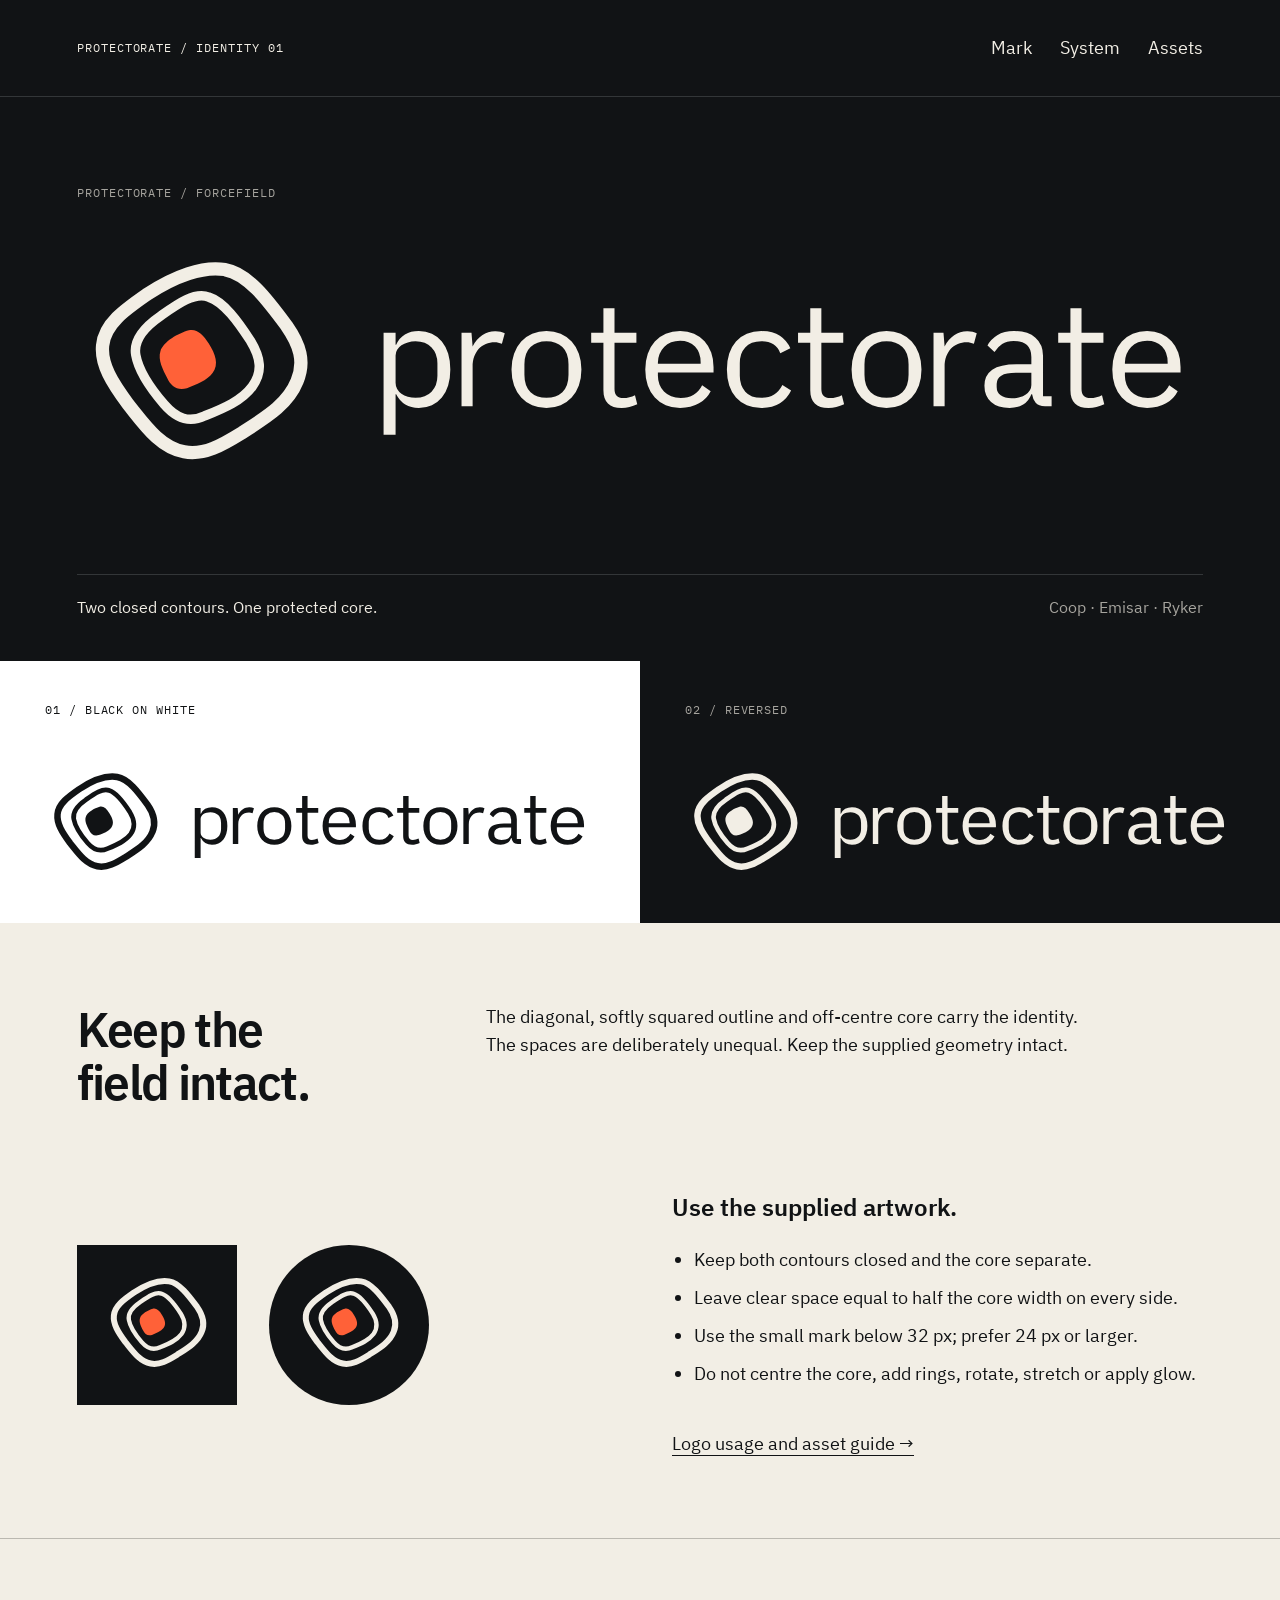
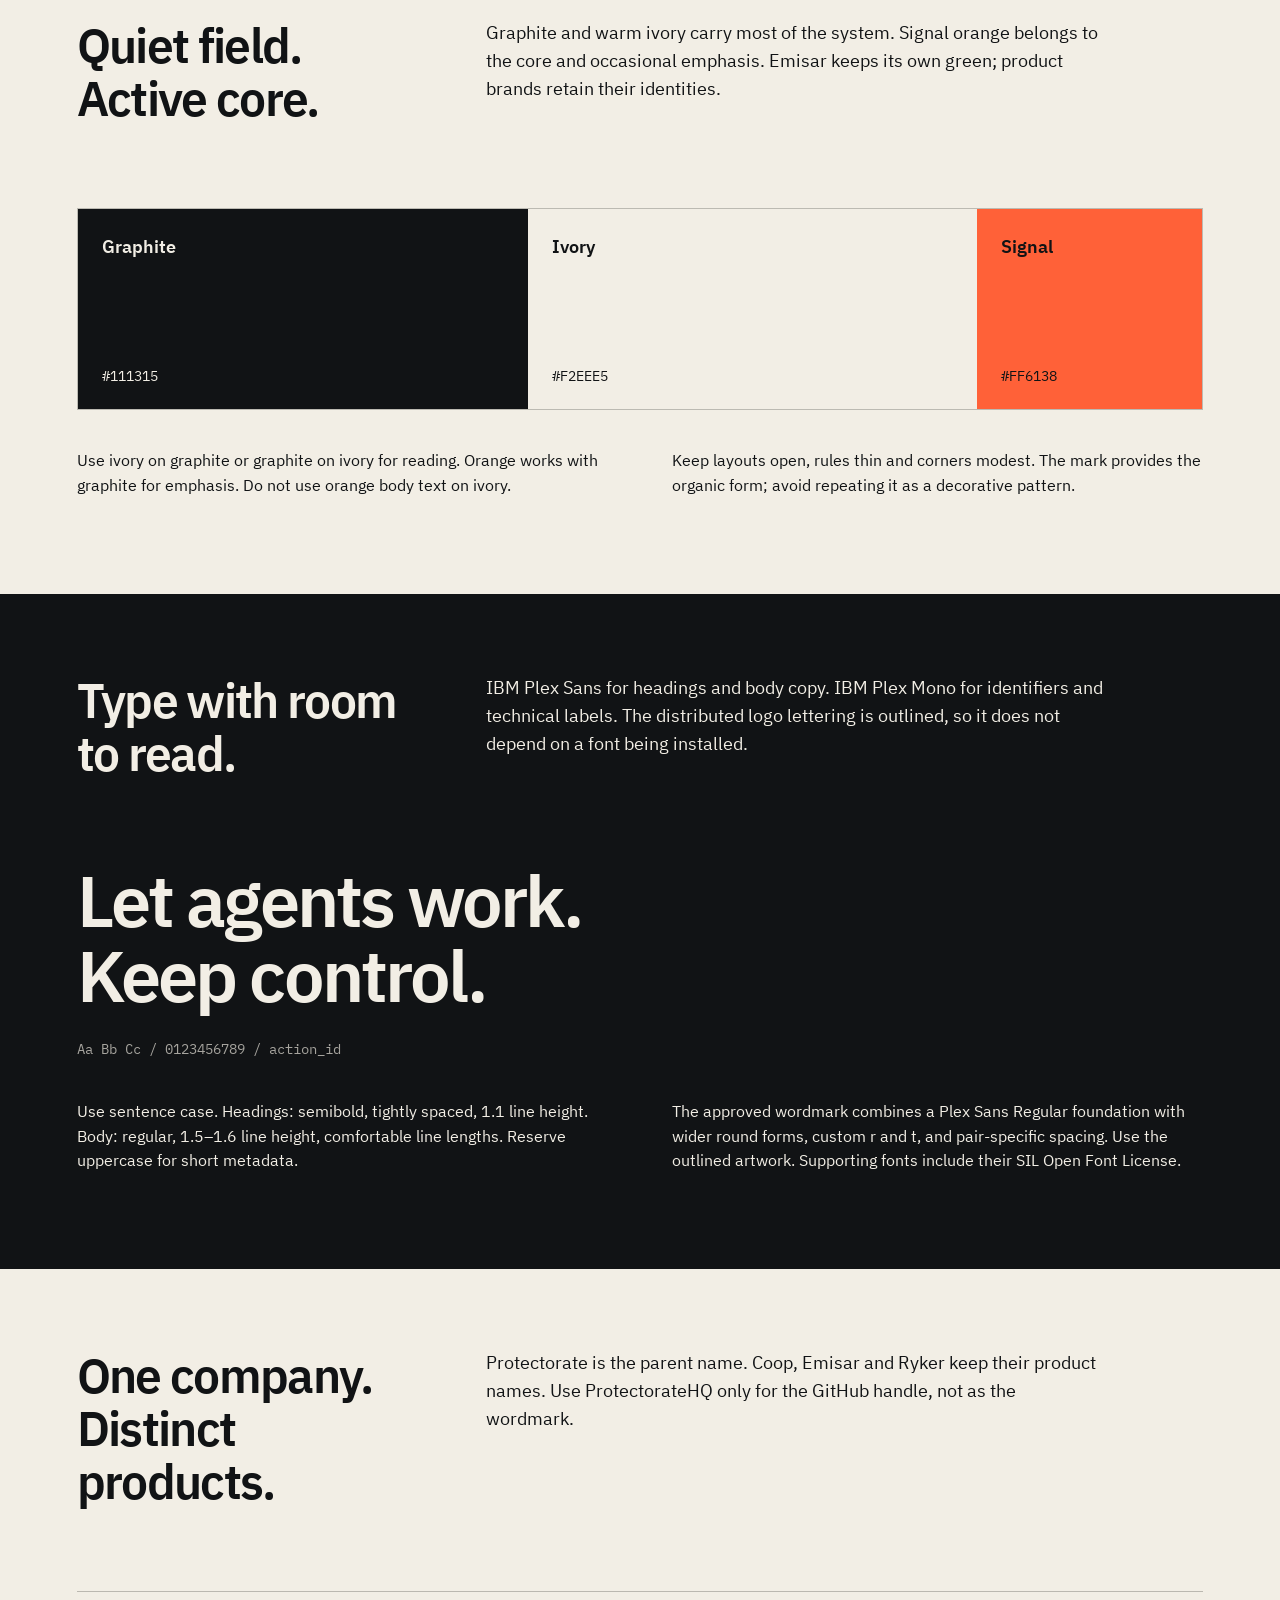
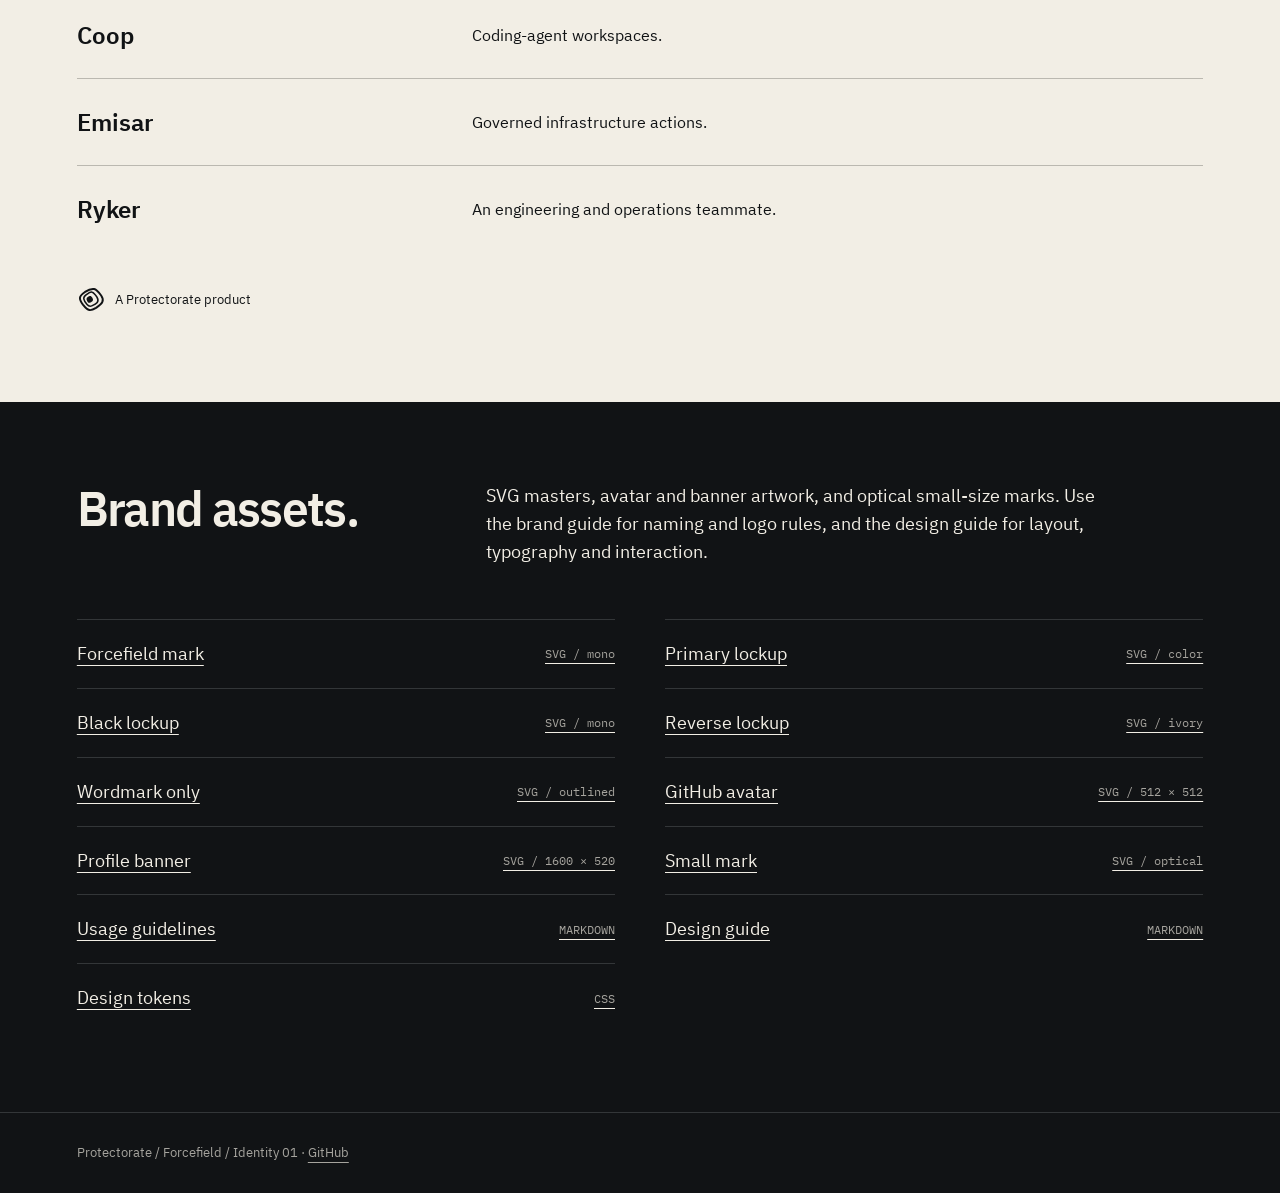
==== brand/index.html @ 82ad9e95 "Publish Forcefield identity and umbrella design guides Coop-Task: 2026-09-07-refine-the-protectorate" ====
<!doctype html>
<html lang="en"><head><meta charset="utf-8"><meta name="viewport" content="width=device-width,initial-scale=1"><title>Protectorate — Forcefield identity</title>
<style>
@font-face{font-family:Plex;src:url(assets/fonts/IBMPlexSans-Regular.woff2)}@font-face{font-family:Plex;src:url(assets/fonts/IBMPlexSans-SemiBold.woff2);font-weight:600}@font-face{font-family:PlexMono;src:url(assets/fonts/IBMPlexMono-Regular.woff2)}
:root{--ink:#111315;--paper:#f2eee5;--signal:#ff6138;--quiet:#a6a49e;--rule:#333638}*{box-sizing:border-box}html{scroll-behavior:smooth}body{margin:0;background:var(--ink);color:var(--paper);font:18px/1.55 Plex,sans-serif;-webkit-font-smoothing:antialiased}a{color:inherit;text-underline-offset:5px}a:focus-visible{outline:2px solid var(--signal);outline-offset:6px}.light a:focus-visible,.white a:focus-visible{outline-color:var(--ink)}nav a{display:inline-flex;align-items:center;min-height:44px;text-decoration:none}header{padding:26px 6%;display:flex;align-items:center;justify-content:space-between;border-bottom:1px solid var(--rule);gap:24px}nav{display:flex;gap:28px}.label{font:12px/1.5 PlexMono,monospace;letter-spacing:.08em;text-transform:uppercase}.muted{color:var(--quiet)}.hero{padding:80px 6% 42px}.hero img{width:100%;max-width:1200px;display:block;margin:38px auto 88px}.hero-foot{display:flex;justify-content:space-between;gap:24px;border-top:1px solid var(--rule);padding-top:20px}.hero-foot p{margin:0;font-size:16px}.variant-pair{display:grid;grid-template-columns:1fr 1fr}.variant{padding:40px 7%;min-height:260px;display:flex;flex-direction:column;justify-content:space-between;gap:45px}.variant img{width:100%}.light{background:var(--paper);color:var(--ink)}.white{background:#fff;color:var(--ink)}.dark{background:var(--ink);color:var(--paper)}.content{padding:80px 6%}.section-title{display:grid;grid-template-columns:1fr 2fr;gap:50px;margin-bottom:44px}h1,h2,h3,p{margin-top:0}h1,h2{font-size:48px;line-height:1.1;font-weight:600;letter-spacing:-.035em;text-wrap:balance}h3{font-size:24px;font-weight:600;line-height:1.25}.section-title p{max-width:620px;margin:0}.swatches{display:grid;grid-template-columns:2fr 2fr 1fr;border:1px solid #bcbab2}.swatch{min-height:200px;display:flex;flex-direction:column;justify-content:space-between;padding:24px}.swatch span{font:14px PlexMono,monospace}.signal{background:var(--signal);color:var(--ink)}.details{display:grid;grid-template-columns:1fr 1fr;gap:64px;margin-top:38px}.details p{font-size:16px;max-width:600px}.type-spec{font-size:72px;letter-spacing:-.04em;line-height:1.04;font-weight:600;margin:0 0 26px}.mono{font-family:PlexMono,monospace;font-size:14px}.family-row{display:grid;grid-template-columns:1fr 2fr;align-items:center;padding:28px 0;border-top:1px solid #bbb8b0;gap:30px}.family-row:last-child{border-bottom:1px solid #bbb8b0}.family-row h3,.family-row p{margin:0}.family-row p{font-size:16px}.endorsement{display:inline-flex;align-items:center;gap:10px;font-size:13px;margin-top:34px}.endorsement img{width:28px;height:28px}.assets{display:grid;grid-template-columns:1fr 1fr;gap:0 50px}.assets a{display:flex;align-items:center;justify-content:space-between;border-top:1px solid var(--rule);padding:20px 0;gap:20px}.assets small{font:12px PlexMono,monospace;color:var(--quiet)}footer{padding:30px 6%;border-top:1px solid var(--rule);font-size:13px;color:var(--quiet)}.avatar-row{display:flex;align-items:center;gap:32px}.avatar-row img{width:160px;height:160px}.avatar-row .circle{border-radius:50%}.rule-list{padding-left:22px}.rule-list li{margin:10px 0}.proof-link{display:inline-block;margin-top:24px}
@media(max-width:700px){body{font-size:16px}header{align-items:flex-start;flex-direction:column;gap:8px;padding:20px 6%}nav{gap:22px;font-size:14px}.hero{padding-top:44px}.hero img{margin:32px auto 50px}.hero-foot{flex-direction:column;gap:10px}.variant-pair{grid-template-columns:1fr}.variant{min-height:185px;padding:28px 6%}.content{padding:52px 6%}.section-title{grid-template-columns:1fr;gap:22px;margin-bottom:30px}h1,h2{font-size:36px}.details{grid-template-columns:1fr;gap:26px}.swatches{grid-template-columns:1fr}.swatch{min-height:135px}.type-spec{font-size:48px}.family-row{grid-template-columns:1fr;gap:8px}.assets{grid-template-columns:1fr}.avatar-row{gap:20px}.avatar-row img{width:min(132px,calc((100% - 20px)/2));height:auto;aspect-ratio:1}}
@media(prefers-reduced-motion:reduce){html{scroll-behavior:auto}}
</style></head><body>
<header><span class="label">Protectorate / Identity 01</span><nav aria-label="Identity guide"><a href="#mark">Mark</a><a href="#system">System</a><a href="#assets">Assets</a></nav></header>
<main><section class="hero" id="mark"><span class="label muted">Protectorate / Forcefield</span><h1 style="position:absolute;clip-path:inset(50%);width:1px;height:1px;overflow:hidden">Protectorate Forcefield identity</h1><img src="assets/lockup-color.svg" alt="Protectorate Forcefield primary logo"><div class="hero-foot"><p>Two closed contours. One protected core.</p><p class="muted">Coop · Emisar · Ryker</p></div></section>
<div class="variant-pair"><section class="variant white"><span class="label">01 / Black on white</span><img src="assets/lockup.svg" alt="Monochrome black logo"></section><section class="variant dark"><span class="label muted">02 / Reversed</span><img src="assets/lockup-reverse.svg" alt="Monochrome ivory logo"></section></div>
<section class="content light"><div class="section-title"><h2>Keep the field intact.</h2><p>The diagonal, softly squared outline and off-centre core carry the identity. The spaces are deliberately unequal. Keep the supplied geometry intact.</p></div><div class="details"><div class="avatar-row"><img src="assets/avatar.svg" alt="Square avatar"><img class="circle" src="assets/avatar.svg" alt="Circular avatar crop"></div><div><h3>Use the supplied artwork.</h3><ul class="rule-list"><li>Keep both contours closed and the core separate.</li><li>Leave clear space equal to half the core width on every side.</li><li>Use the small mark below 32 px; prefer 24 px or larger.</li><li>Do not centre the core, add rings, rotate, stretch or apply glow.</li></ul><a class="proof-link" href="README.md">Logo usage and asset guide →</a></div></div></section>
<section class="content light" id="system" style="border-top:1px solid #bbb8b0"><div class="section-title"><h2>Quiet field.<br>Active core.</h2><p>Graphite and warm ivory carry most of the system. Signal orange belongs to the core and occasional emphasis. Emisar keeps its own green; product brands retain their identities.</p></div><div class="swatches"><div class="swatch dark"><strong>Graphite</strong><span>#111315</span></div><div class="swatch light"><strong>Ivory</strong><span>#F2EEE5</span></div><div class="swatch signal"><strong>Signal</strong><span>#FF6138</span></div></div><div class="details"><p>Use ivory on graphite or graphite on ivory for reading. Orange works with graphite for emphasis. Do not use orange body text on ivory.</p><p>Keep layouts open, rules thin and corners modest. The mark provides the organic form; avoid repeating it as a decorative pattern.</p></div></section>
<section class="content"><div class="section-title"><h2>Type with room<br>to read.</h2><p>IBM Plex Sans for headings and body copy. IBM Plex Mono for identifiers and technical labels. The distributed logo lettering is outlined, so it does not depend on a font being installed.</p></div><p class="type-spec">Let agents work.<br>Keep control.</p><p class="mono muted">Aa Bb Cc / 0123456789 / action_id</p><div class="details"><p>Use sentence case. Headings: semibold, tightly spaced, 1.1 line height. Body: regular, 1.5–1.6 line height, comfortable line lengths. Reserve uppercase for short metadata.</p><p>The approved wordmark combines a Plex Sans Regular foundation with wider round forms, custom r and t, and pair-specific spacing. Use the outlined artwork. Supporting fonts include their SIL Open Font License.</p></div></section>
<section class="content light"><div class="section-title"><h2>One company.<br>Distinct products.</h2><p>Protectorate is the parent name. Coop, Emisar and Ryker keep their product names. Use ProtectorateHQ only for the GitHub handle, not as the wordmark.</p></div><div class="family-row"><h3>Coop</h3><p>Coding-agent workspaces.</p></div><div class="family-row"><h3>Emisar</h3><p>Governed infrastructure actions.</p></div><div class="family-row"><h3>Ryker</h3><p>An engineering and operations teammate.</p></div><div class="endorsement"><img src="assets/mark-small.svg" alt=""><span>A Protectorate product</span></div></section>
<section class="content" id="assets"><div class="section-title"><h2>Brand assets.</h2><p>SVG masters, avatar and banner artwork, and optical small-size marks. Use the brand guide for naming and logo rules, and the design guide for layout, typography and interaction.</p></div><div class="assets"><a href="assets/mark.svg" download>Forcefield mark <small>SVG / mono</small></a><a href="assets/lockup-color.svg" download>Primary lockup <small>SVG / color</small></a><a href="assets/lockup.svg" download>Black lockup <small>SVG / mono</small></a><a href="assets/lockup-reverse.svg" download>Reverse lockup <small>SVG / ivory</small></a><a href="assets/wordmark.svg" download>Wordmark only <small>SVG / outlined</small></a><a href="assets/avatar.svg" download>GitHub avatar <small>SVG / 512 × 512</small></a><a href="assets/banner.svg" download>Profile banner <small>SVG / 1600 × 520</small></a><a href="assets/mark-small.svg" download>Small mark <small>SVG / optical</small></a><a href="README.md">Usage guidelines <small>MARKDOWN</small></a><a href="DESIGN.md">Design guide <small>MARKDOWN</small></a><a href="tokens.css" download>Design tokens <small>CSS</small></a></div></section></main><footer>Protectorate / Forcefield / Identity 01 · <a href="https://github.com/ProtectorateHQ">GitHub</a></footer></body></html>
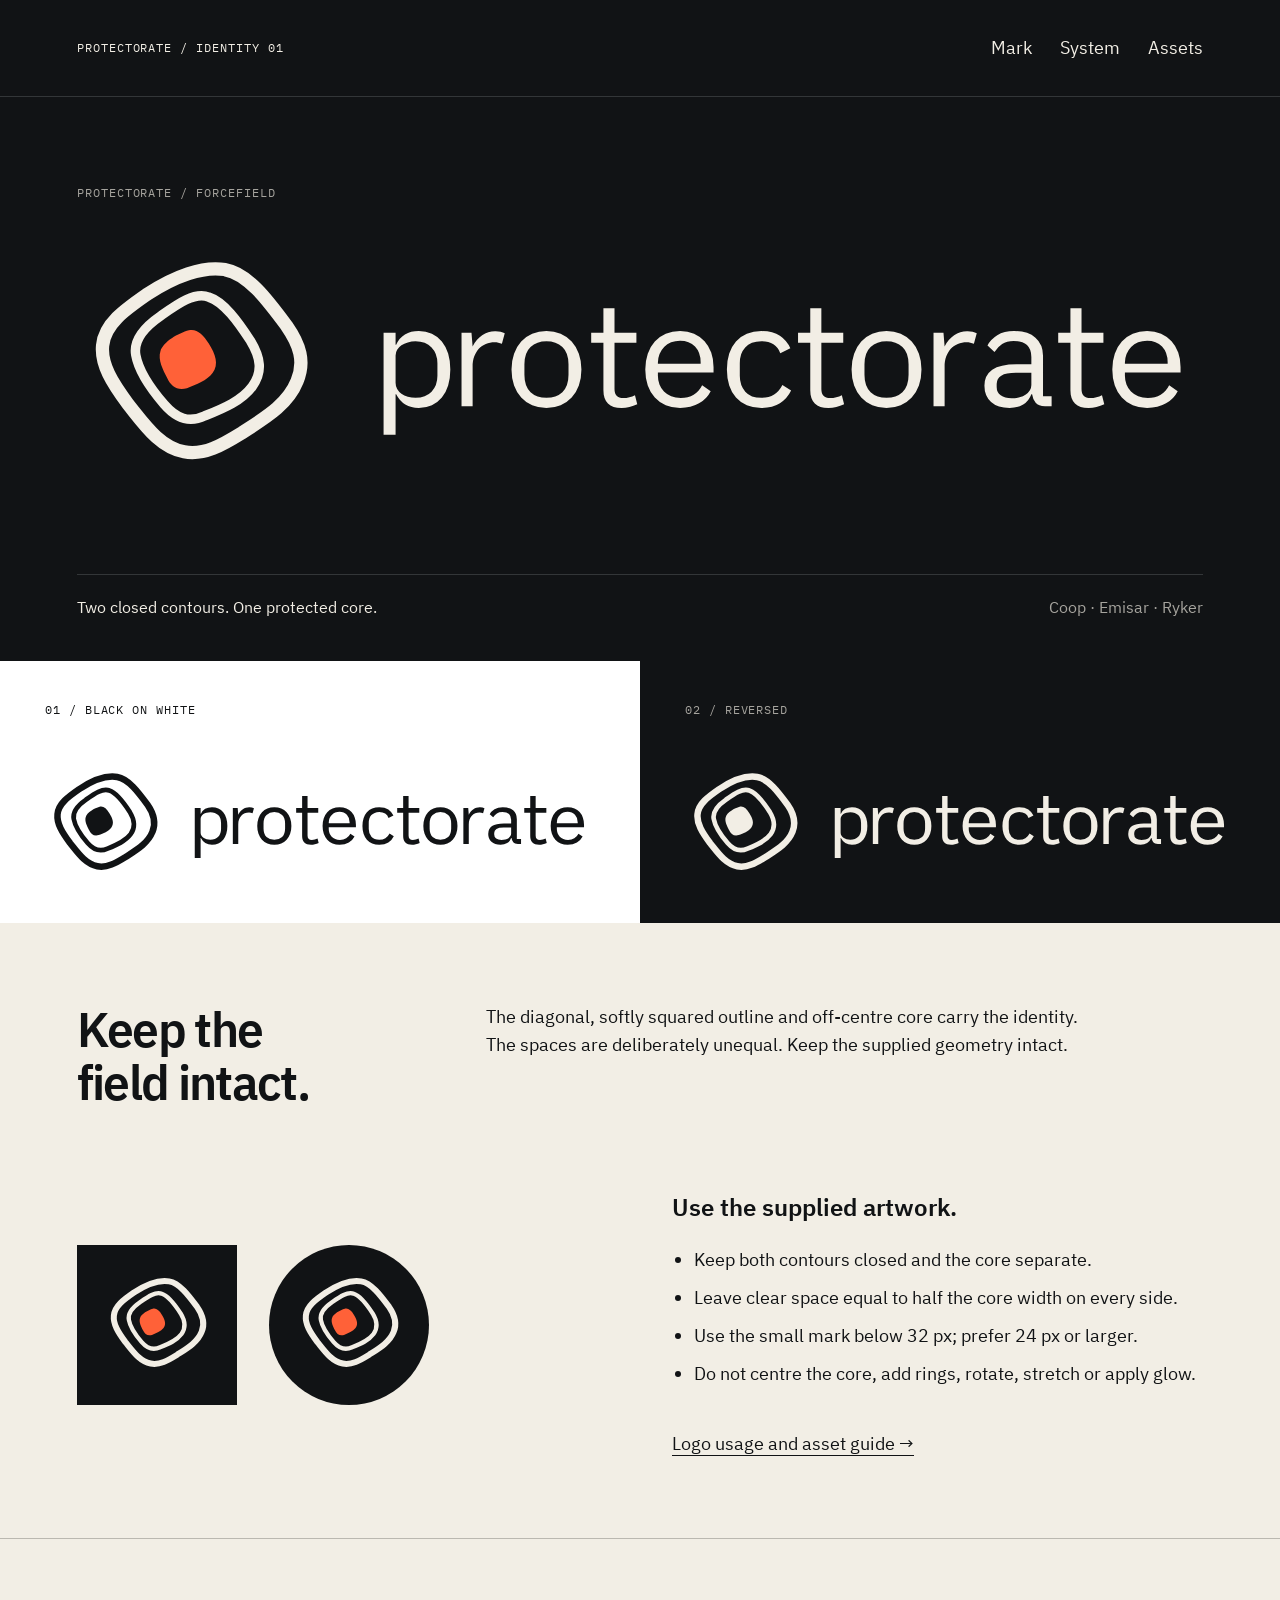
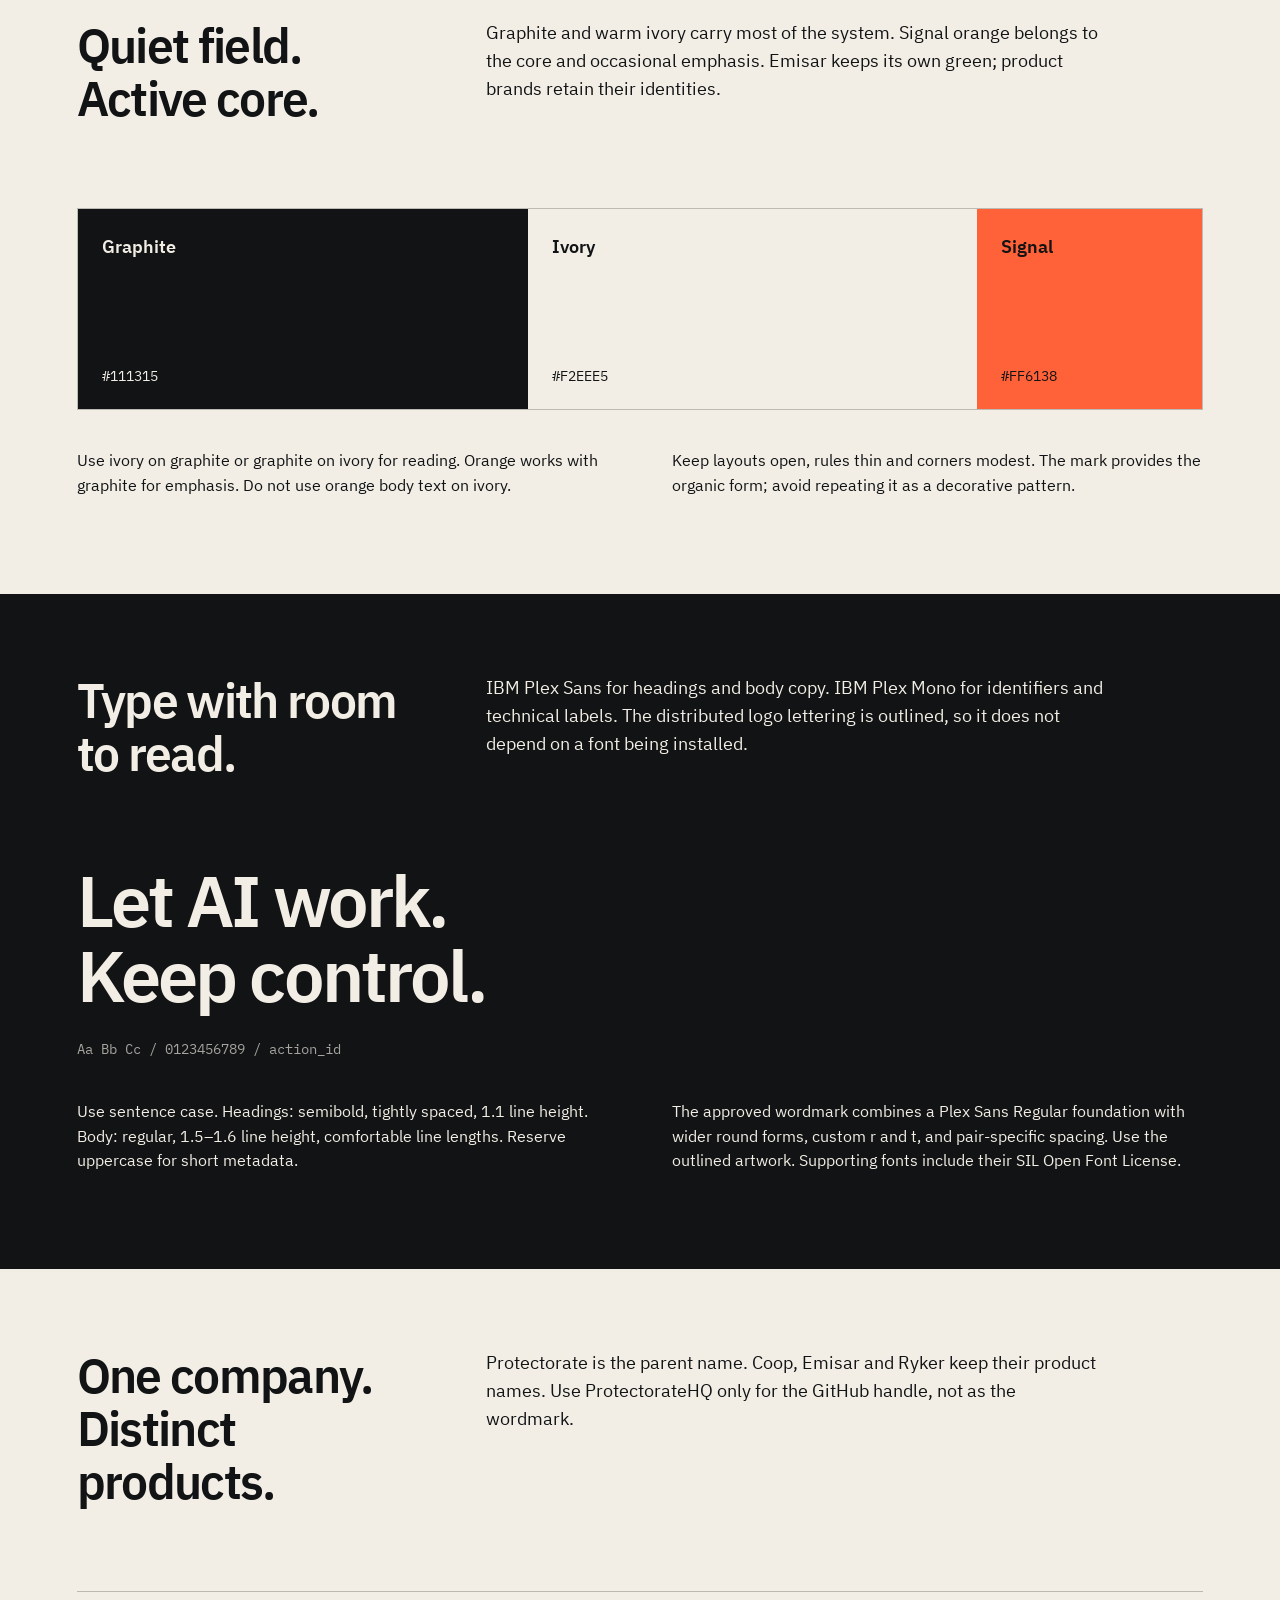
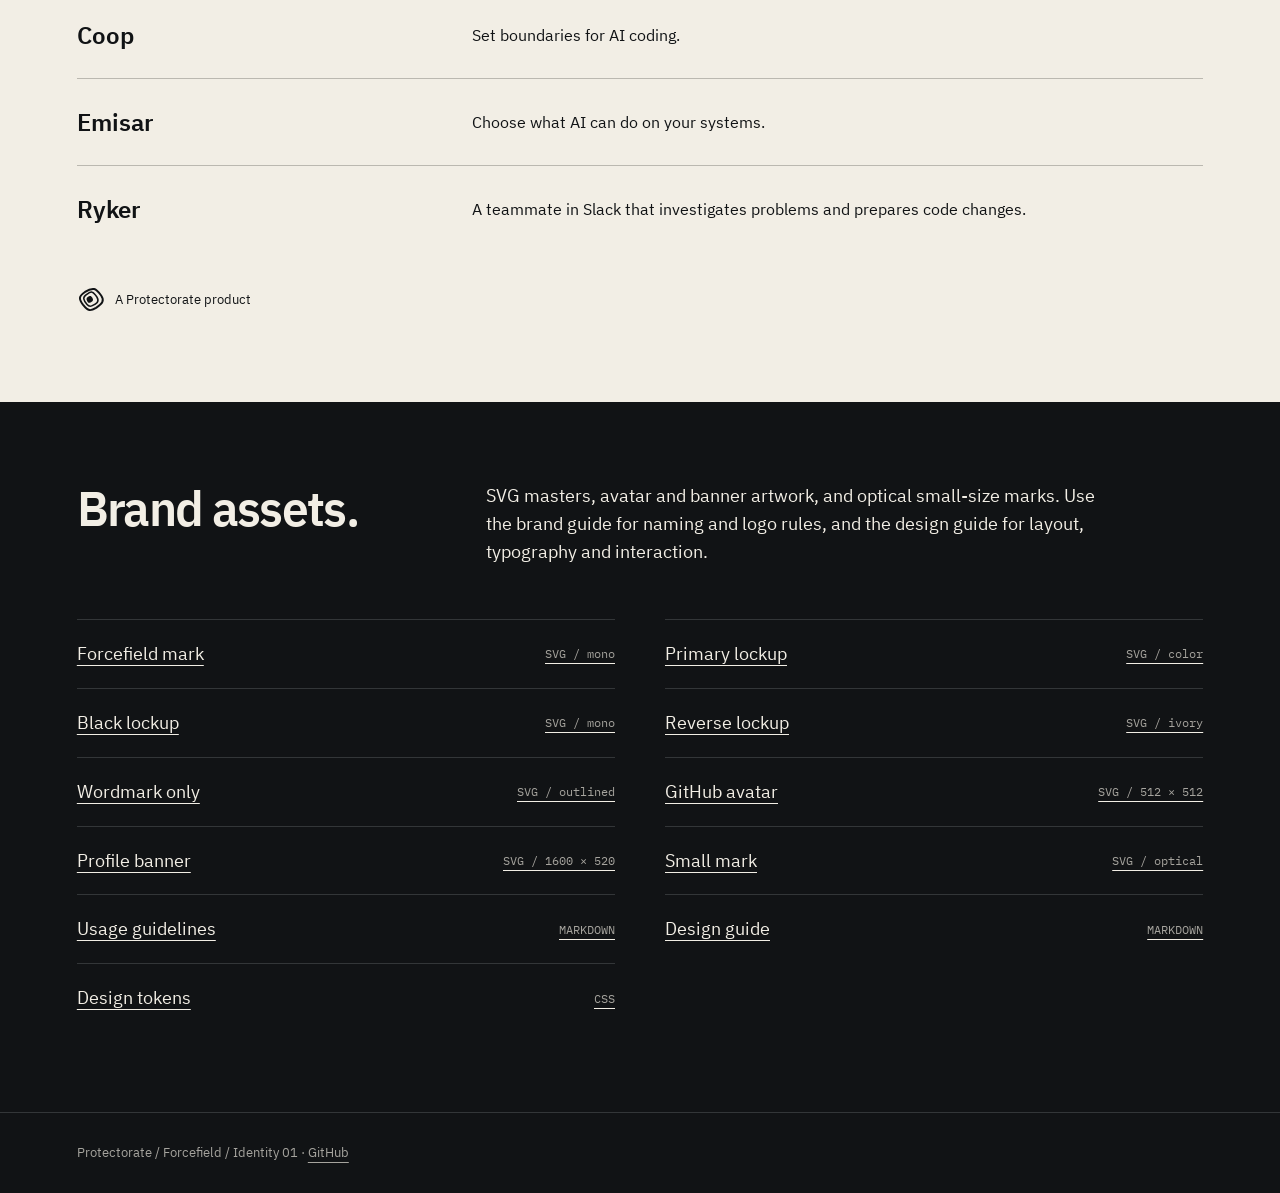
==== commit f3dff65e: "Explain the Protectorate suite in plain English Coop-Task: 2026-09-07-explain-the-protectorate-produ" ====
--- a/brand/index.html
+++ b/brand/index.html
@@ -11,6 +11,6 @@
 <div class="variant-pair"><section class="variant white"><span class="label">01 / Black on white</span><img src="assets/lockup.svg" alt="Monochrome black logo"></section><section class="variant dark"><span class="label muted">02 / Reversed</span><img src="assets/lockup-reverse.svg" alt="Monochrome ivory logo"></section></div>
 <section class="content light"><div class="section-title"><h2>Keep the field intact.</h2><p>The diagonal, softly squared outline and off-centre core carry the identity. The spaces are deliberately unequal. Keep the supplied geometry intact.</p></div><div class="details"><div class="avatar-row"><img src="assets/avatar.svg" alt="Square avatar"><img class="circle" src="assets/avatar.svg" alt="Circular avatar crop"></div><div><h3>Use the supplied artwork.</h3><ul class="rule-list"><li>Keep both contours closed and the core separate.</li><li>Leave clear space equal to half the core width on every side.</li><li>Use the small mark below 32 px; prefer 24 px or larger.</li><li>Do not centre the core, add rings, rotate, stretch or apply glow.</li></ul><a class="proof-link" href="README.md">Logo usage and asset guide →</a></div></div></section>
 <section class="content light" id="system" style="border-top:1px solid #bbb8b0"><div class="section-title"><h2>Quiet field.<br>Active core.</h2><p>Graphite and warm ivory carry most of the system. Signal orange belongs to the core and occasional emphasis. Emisar keeps its own green; product brands retain their identities.</p></div><div class="swatches"><div class="swatch dark"><strong>Graphite</strong><span>#111315</span></div><div class="swatch light"><strong>Ivory</strong><span>#F2EEE5</span></div><div class="swatch signal"><strong>Signal</strong><span>#FF6138</span></div></div><div class="details"><p>Use ivory on graphite or graphite on ivory for reading. Orange works with graphite for emphasis. Do not use orange body text on ivory.</p><p>Keep layouts open, rules thin and corners modest. The mark provides the organic form; avoid repeating it as a decorative pattern.</p></div></section>
-<section class="content"><div class="section-title"><h2>Type with room<br>to read.</h2><p>IBM Plex Sans for headings and body copy. IBM Plex Mono for identifiers and technical labels. The distributed logo lettering is outlined, so it does not depend on a font being installed.</p></div><p class="type-spec">Let agents work.<br>Keep control.</p><p class="mono muted">Aa Bb Cc / 0123456789 / action_id</p><div class="details"><p>Use sentence case. Headings: semibold, tightly spaced, 1.1 line height. Body: regular, 1.5–1.6 line height, comfortable line lengths. Reserve uppercase for short metadata.</p><p>The approved wordmark combines a Plex Sans Regular foundation with wider round forms, custom r and t, and pair-specific spacing. Use the outlined artwork. Supporting fonts include their SIL Open Font License.</p></div></section>
-<section class="content light"><div class="section-title"><h2>One company.<br>Distinct products.</h2><p>Protectorate is the parent name. Coop, Emisar and Ryker keep their product names. Use ProtectorateHQ only for the GitHub handle, not as the wordmark.</p></div><div class="family-row"><h3>Coop</h3><p>Coding-agent workspaces.</p></div><div class="family-row"><h3>Emisar</h3><p>Governed infrastructure actions.</p></div><div class="family-row"><h3>Ryker</h3><p>An engineering and operations teammate.</p></div><div class="endorsement"><img src="assets/mark-small.svg" alt=""><span>A Protectorate product</span></div></section>
+<section class="content"><div class="section-title"><h2>Type with room<br>to read.</h2><p>IBM Plex Sans for headings and body copy. IBM Plex Mono for identifiers and technical labels. The distributed logo lettering is outlined, so it does not depend on a font being installed.</p></div><p class="type-spec">Let AI work.<br>Keep control.</p><p class="mono muted">Aa Bb Cc / 0123456789 / action_id</p><div class="details"><p>Use sentence case. Headings: semibold, tightly spaced, 1.1 line height. Body: regular, 1.5–1.6 line height, comfortable line lengths. Reserve uppercase for short metadata.</p><p>The approved wordmark combines a Plex Sans Regular foundation with wider round forms, custom r and t, and pair-specific spacing. Use the outlined artwork. Supporting fonts include their SIL Open Font License.</p></div></section>
+<section class="content light"><div class="section-title"><h2>One company.<br>Distinct products.</h2><p>Protectorate is the parent name. Coop, Emisar and Ryker keep their product names. Use ProtectorateHQ only for the GitHub handle, not as the wordmark.</p></div><div class="family-row"><h3>Coop</h3><p>Set boundaries for AI coding.</p></div><div class="family-row"><h3>Emisar</h3><p>Choose what AI can do on your systems.</p></div><div class="family-row"><h3>Ryker</h3><p>A teammate in Slack that investigates problems and prepares code changes.</p></div><div class="endorsement"><img src="assets/mark-small.svg" alt=""><span>A Protectorate product</span></div></section>
 <section class="content" id="assets"><div class="section-title"><h2>Brand assets.</h2><p>SVG masters, avatar and banner artwork, and optical small-size marks. Use the brand guide for naming and logo rules, and the design guide for layout, typography and interaction.</p></div><div class="assets"><a href="assets/mark.svg" download>Forcefield mark <small>SVG / mono</small></a><a href="assets/lockup-color.svg" download>Primary lockup <small>SVG / color</small></a><a href="assets/lockup.svg" download>Black lockup <small>SVG / mono</small></a><a href="assets/lockup-reverse.svg" download>Reverse lockup <small>SVG / ivory</small></a><a href="assets/wordmark.svg" download>Wordmark only <small>SVG / outlined</small></a><a href="assets/avatar.svg" download>GitHub avatar <small>SVG / 512 × 512</small></a><a href="assets/banner.svg" download>Profile banner <small>SVG / 1600 × 520</small></a><a href="assets/mark-small.svg" download>Small mark <small>SVG / optical</small></a><a href="README.md">Usage guidelines <small>MARKDOWN</small></a><a href="DESIGN.md">Design guide <small>MARKDOWN</small></a><a href="tokens.css" download>Design tokens <small>CSS</small></a></div></section></main><footer>Protectorate / Forcefield / Identity 01 · <a href="https://github.com/ProtectorateHQ">GitHub</a></footer></body></html>
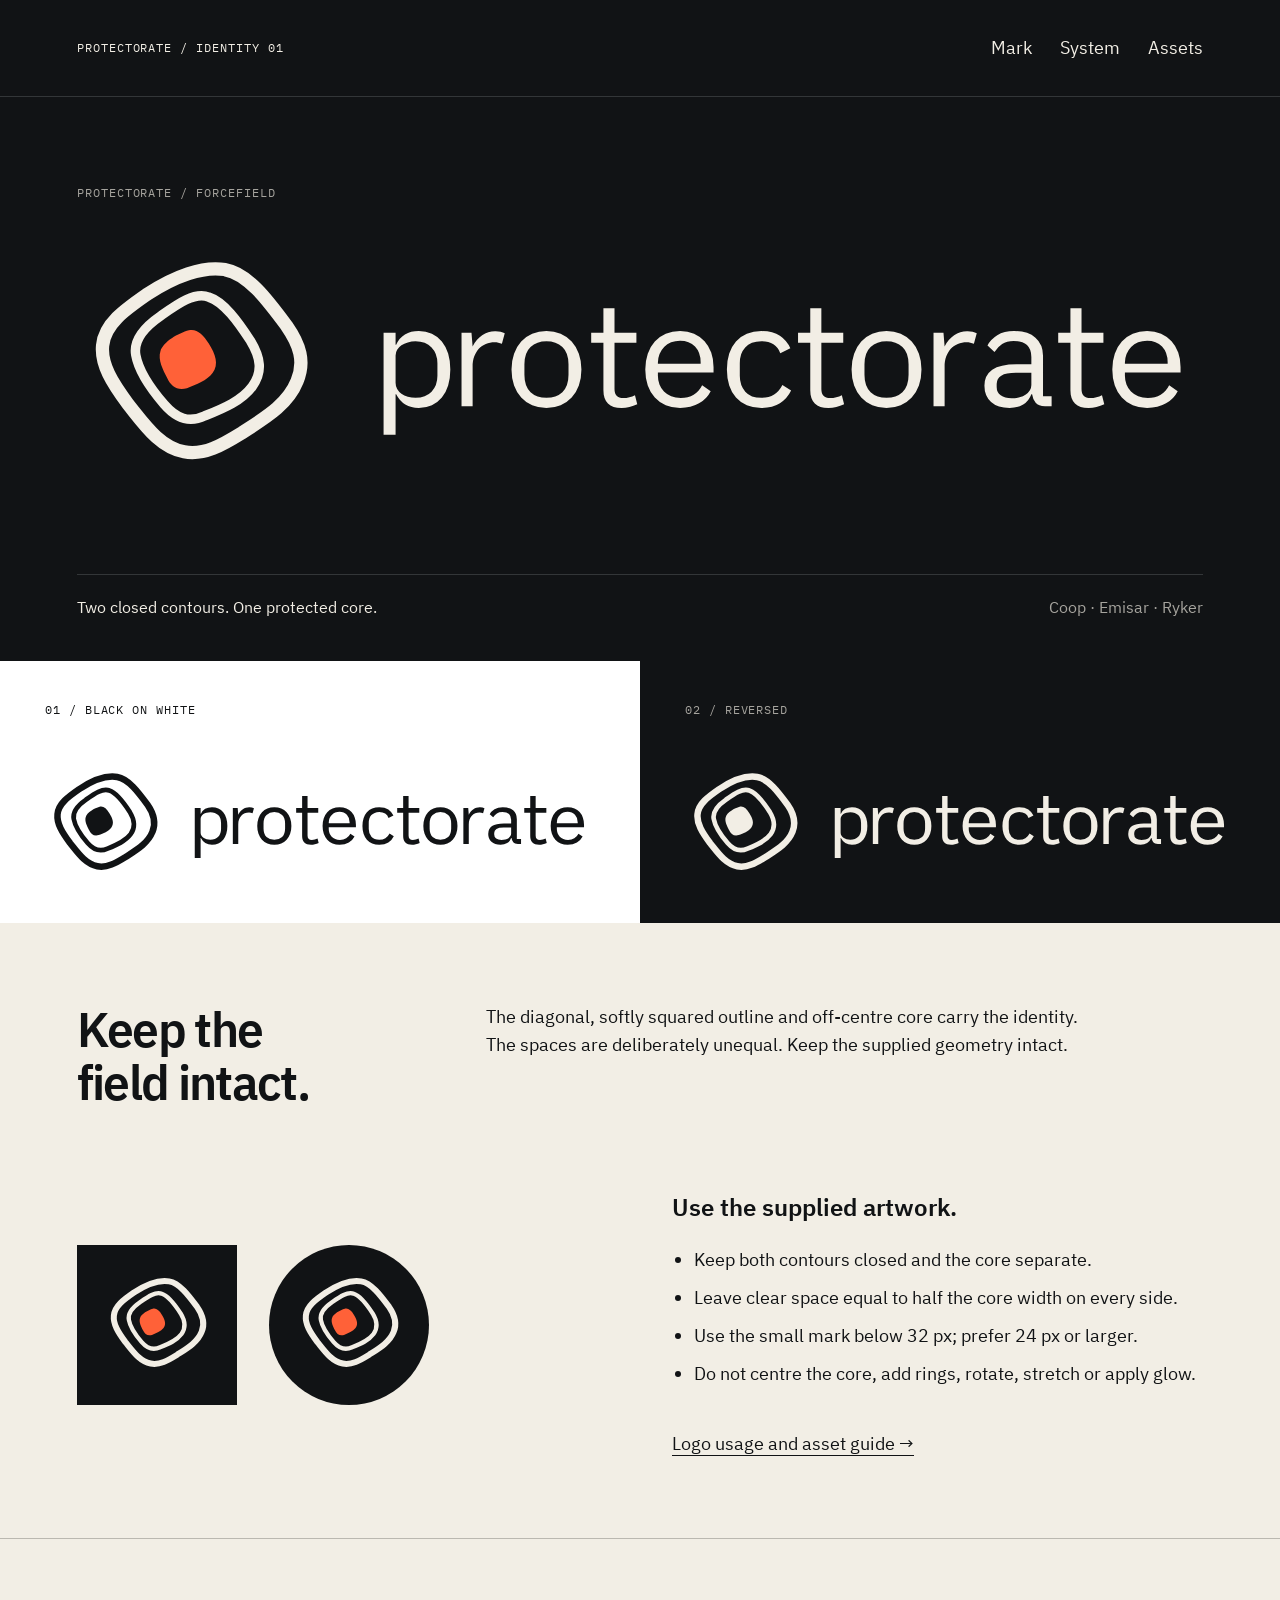
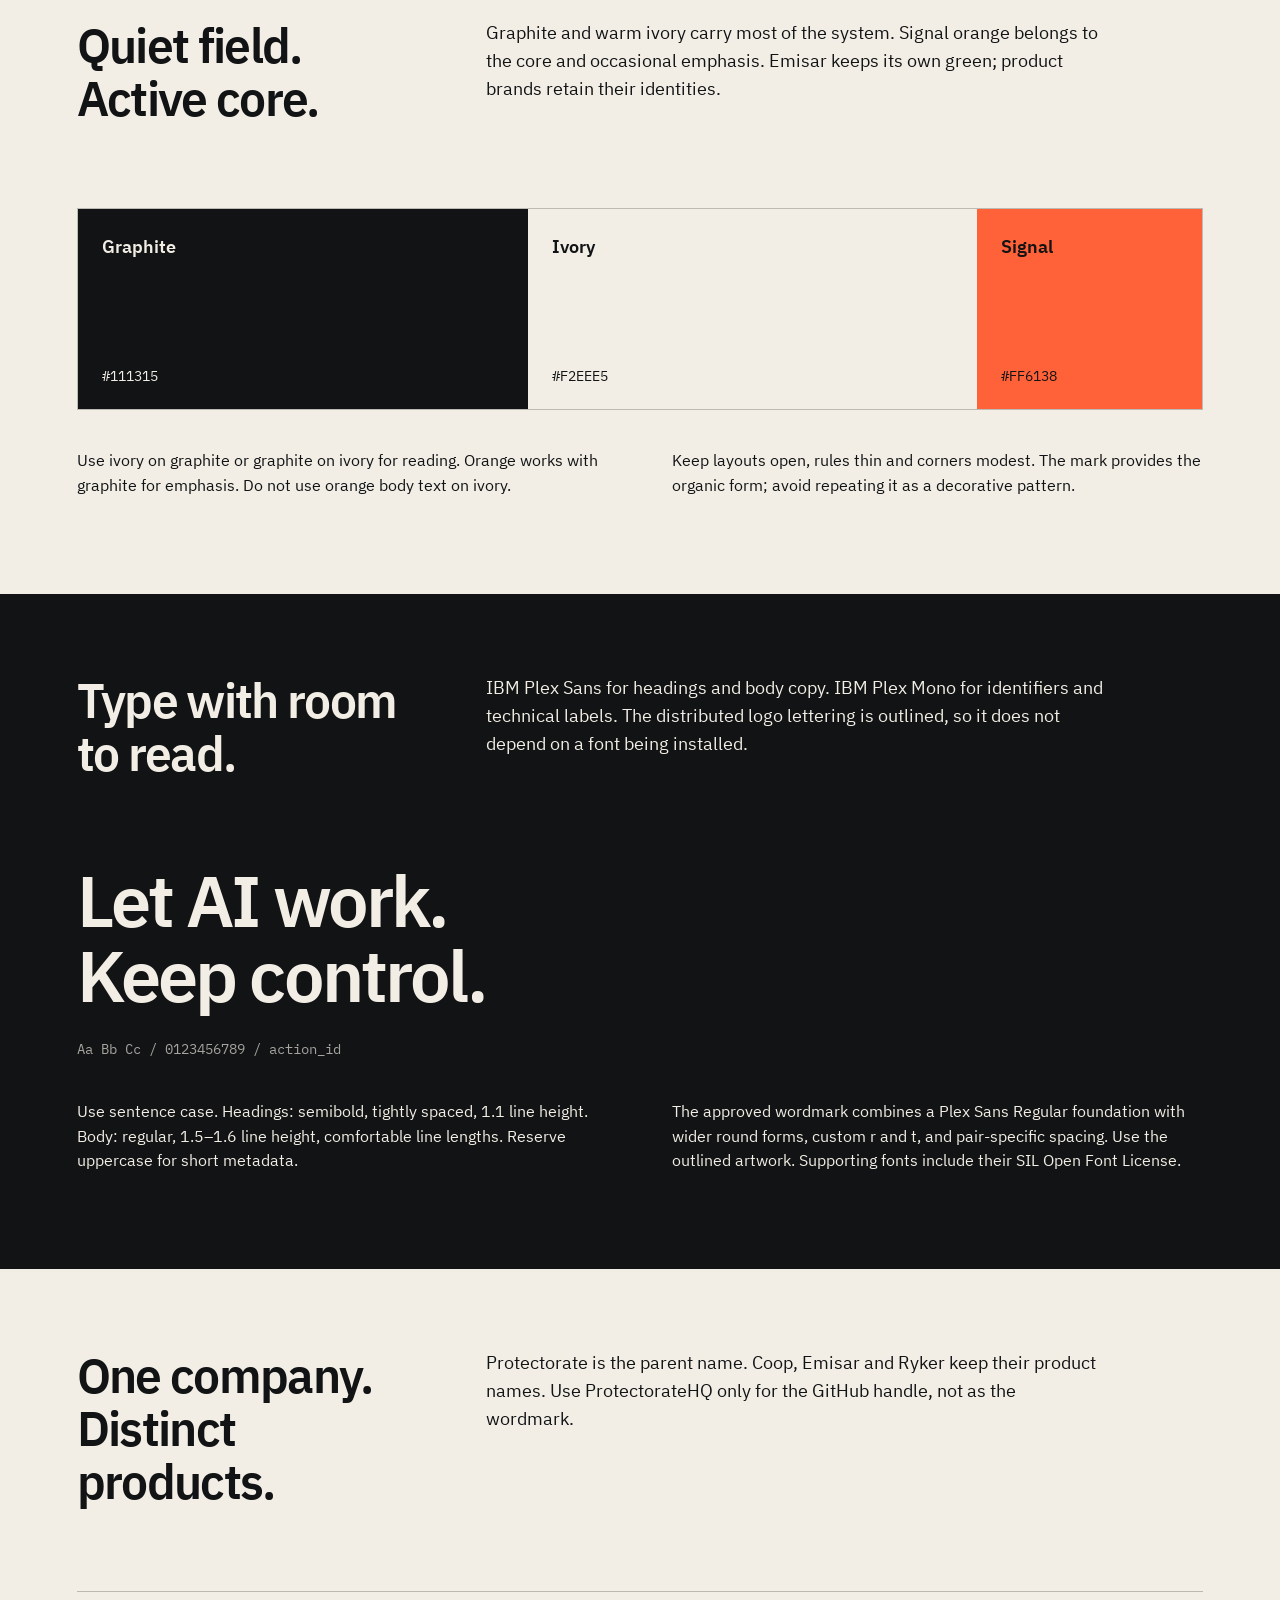
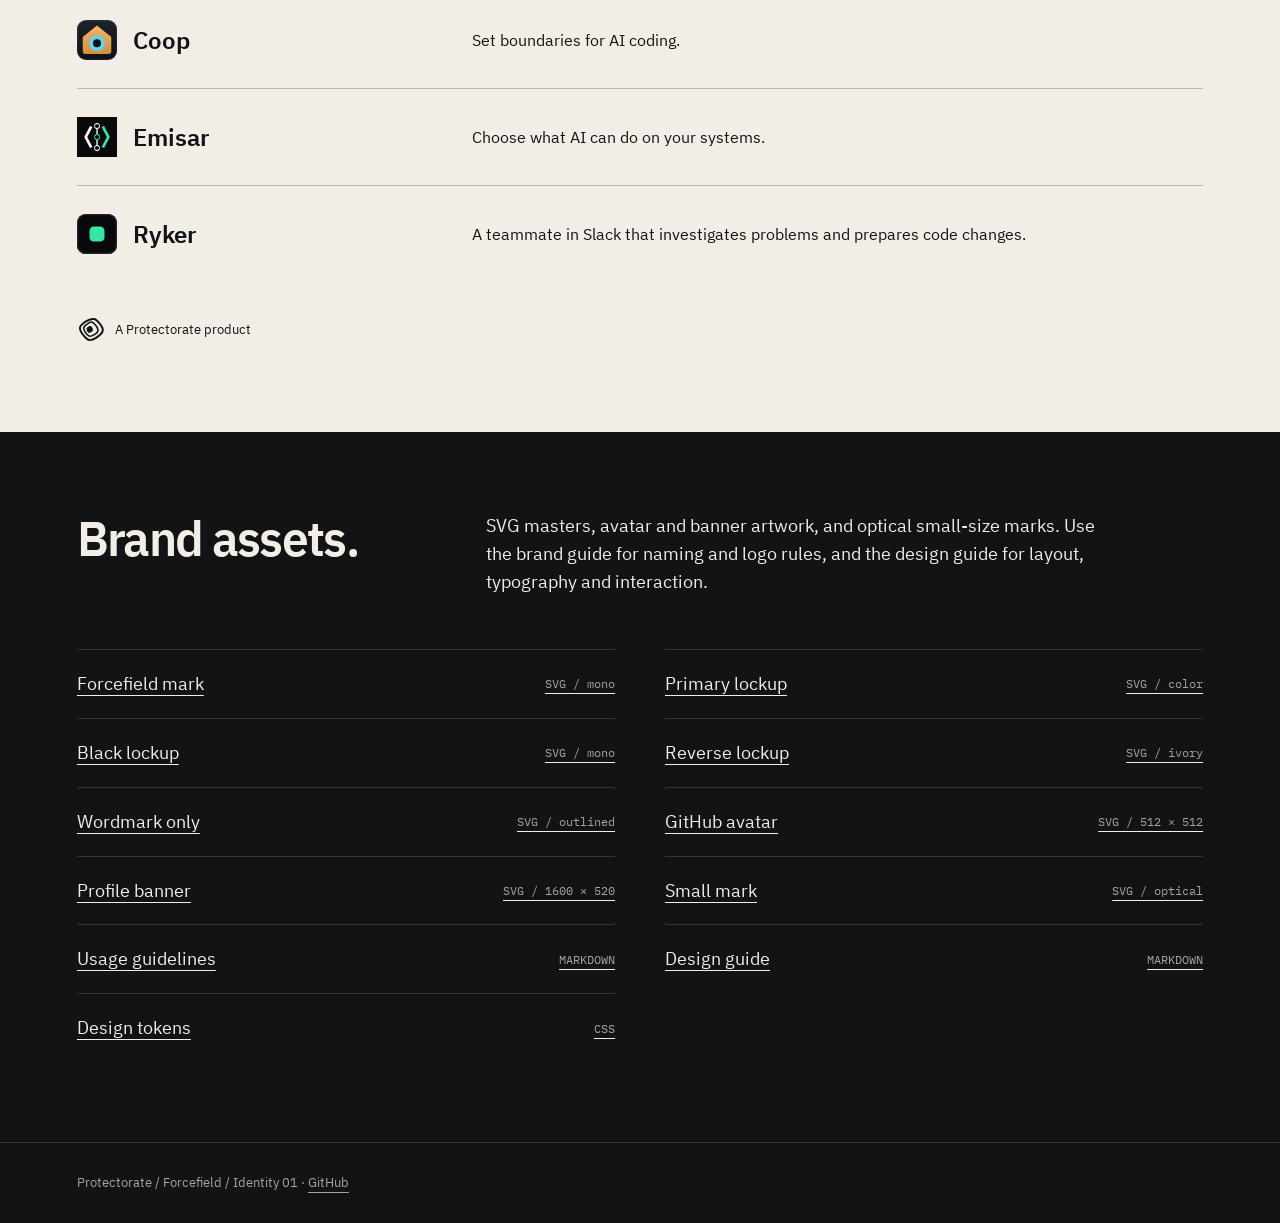
==== commit 76df7f9d: "Show product logos on the Protectorate profile Coop-Task: 2026-09-07-show-product-logos-on-the-prote" ====
--- a/brand/index.html
+++ b/brand/index.html
@@ -2,7 +2,7 @@
 <html lang="en"><head><meta charset="utf-8"><meta name="viewport" content="width=device-width,initial-scale=1"><title>Protectorate — Forcefield identity</title>
 <style>
 @font-face{font-family:Plex;src:url(assets/fonts/IBMPlexSans-Regular.woff2)}@font-face{font-family:Plex;src:url(assets/fonts/IBMPlexSans-SemiBold.woff2);font-weight:600}@font-face{font-family:PlexMono;src:url(assets/fonts/IBMPlexMono-Regular.woff2)}
-:root{--ink:#111315;--paper:#f2eee5;--signal:#ff6138;--quiet:#a6a49e;--rule:#333638}*{box-sizing:border-box}html{scroll-behavior:smooth}body{margin:0;background:var(--ink);color:var(--paper);font:18px/1.55 Plex,sans-serif;-webkit-font-smoothing:antialiased}a{color:inherit;text-underline-offset:5px}a:focus-visible{outline:2px solid var(--signal);outline-offset:6px}.light a:focus-visible,.white a:focus-visible{outline-color:var(--ink)}nav a{display:inline-flex;align-items:center;min-height:44px;text-decoration:none}header{padding:26px 6%;display:flex;align-items:center;justify-content:space-between;border-bottom:1px solid var(--rule);gap:24px}nav{display:flex;gap:28px}.label{font:12px/1.5 PlexMono,monospace;letter-spacing:.08em;text-transform:uppercase}.muted{color:var(--quiet)}.hero{padding:80px 6% 42px}.hero img{width:100%;max-width:1200px;display:block;margin:38px auto 88px}.hero-foot{display:flex;justify-content:space-between;gap:24px;border-top:1px solid var(--rule);padding-top:20px}.hero-foot p{margin:0;font-size:16px}.variant-pair{display:grid;grid-template-columns:1fr 1fr}.variant{padding:40px 7%;min-height:260px;display:flex;flex-direction:column;justify-content:space-between;gap:45px}.variant img{width:100%}.light{background:var(--paper);color:var(--ink)}.white{background:#fff;color:var(--ink)}.dark{background:var(--ink);color:var(--paper)}.content{padding:80px 6%}.section-title{display:grid;grid-template-columns:1fr 2fr;gap:50px;margin-bottom:44px}h1,h2,h3,p{margin-top:0}h1,h2{font-size:48px;line-height:1.1;font-weight:600;letter-spacing:-.035em;text-wrap:balance}h3{font-size:24px;font-weight:600;line-height:1.25}.section-title p{max-width:620px;margin:0}.swatches{display:grid;grid-template-columns:2fr 2fr 1fr;border:1px solid #bcbab2}.swatch{min-height:200px;display:flex;flex-direction:column;justify-content:space-between;padding:24px}.swatch span{font:14px PlexMono,monospace}.signal{background:var(--signal);color:var(--ink)}.details{display:grid;grid-template-columns:1fr 1fr;gap:64px;margin-top:38px}.details p{font-size:16px;max-width:600px}.type-spec{font-size:72px;letter-spacing:-.04em;line-height:1.04;font-weight:600;margin:0 0 26px}.mono{font-family:PlexMono,monospace;font-size:14px}.family-row{display:grid;grid-template-columns:1fr 2fr;align-items:center;padding:28px 0;border-top:1px solid #bbb8b0;gap:30px}.family-row:last-child{border-bottom:1px solid #bbb8b0}.family-row h3,.family-row p{margin:0}.family-row p{font-size:16px}.endorsement{display:inline-flex;align-items:center;gap:10px;font-size:13px;margin-top:34px}.endorsement img{width:28px;height:28px}.assets{display:grid;grid-template-columns:1fr 1fr;gap:0 50px}.assets a{display:flex;align-items:center;justify-content:space-between;border-top:1px solid var(--rule);padding:20px 0;gap:20px}.assets small{font:12px PlexMono,monospace;color:var(--quiet)}footer{padding:30px 6%;border-top:1px solid var(--rule);font-size:13px;color:var(--quiet)}.avatar-row{display:flex;align-items:center;gap:32px}.avatar-row img{width:160px;height:160px}.avatar-row .circle{border-radius:50%}.rule-list{padding-left:22px}.rule-list li{margin:10px 0}.proof-link{display:inline-block;margin-top:24px}
+:root{--ink:#111315;--paper:#f2eee5;--signal:#ff6138;--quiet:#a6a49e;--rule:#333638}*{box-sizing:border-box}html{scroll-behavior:smooth}body{margin:0;background:var(--ink);color:var(--paper);font:18px/1.55 Plex,sans-serif;-webkit-font-smoothing:antialiased}a{color:inherit;text-underline-offset:5px}a:focus-visible{outline:2px solid var(--signal);outline-offset:6px}.light a:focus-visible,.white a:focus-visible{outline-color:var(--ink)}nav a{display:inline-flex;align-items:center;min-height:44px;text-decoration:none}header{padding:26px 6%;display:flex;align-items:center;justify-content:space-between;border-bottom:1px solid var(--rule);gap:24px}nav{display:flex;gap:28px}.label{font:12px/1.5 PlexMono,monospace;letter-spacing:.08em;text-transform:uppercase}.muted{color:var(--quiet)}.hero{padding:80px 6% 42px}.hero img{width:100%;max-width:1200px;display:block;margin:38px auto 88px}.hero-foot{display:flex;justify-content:space-between;gap:24px;border-top:1px solid var(--rule);padding-top:20px}.hero-foot p{margin:0;font-size:16px}.variant-pair{display:grid;grid-template-columns:1fr 1fr}.variant{padding:40px 7%;min-height:260px;display:flex;flex-direction:column;justify-content:space-between;gap:45px}.variant img{width:100%}.light{background:var(--paper);color:var(--ink)}.white{background:#fff;color:var(--ink)}.dark{background:var(--ink);color:var(--paper)}.content{padding:80px 6%}.section-title{display:grid;grid-template-columns:1fr 2fr;gap:50px;margin-bottom:44px}h1,h2,h3,p{margin-top:0}h1,h2{font-size:48px;line-height:1.1;font-weight:600;letter-spacing:-.035em;text-wrap:balance}h3{font-size:24px;font-weight:600;line-height:1.25}.section-title p{max-width:620px;margin:0}.swatches{display:grid;grid-template-columns:2fr 2fr 1fr;border:1px solid #bcbab2}.swatch{min-height:200px;display:flex;flex-direction:column;justify-content:space-between;padding:24px}.swatch span{font:14px PlexMono,monospace}.signal{background:var(--signal);color:var(--ink)}.details{display:grid;grid-template-columns:1fr 1fr;gap:64px;margin-top:38px}.details p{font-size:16px;max-width:600px}.type-spec{font-size:72px;letter-spacing:-.04em;line-height:1.04;font-weight:600;margin:0 0 26px}.mono{font-family:PlexMono,monospace;font-size:14px}.family-row{display:grid;grid-template-columns:1fr 2fr;align-items:center;padding:28px 0;border-top:1px solid #bbb8b0;gap:30px}.family-row:last-child{border-bottom:1px solid #bbb8b0}.family-row h3,.family-row p{margin:0}.family-row h3{display:flex;align-items:center;gap:16px}.family-row h3 img{width:40px;height:40px;flex:none}.family-row p{font-size:16px}.endorsement{display:inline-flex;align-items:center;gap:10px;font-size:13px;margin-top:34px}.endorsement img{width:28px;height:28px}.assets{display:grid;grid-template-columns:1fr 1fr;gap:0 50px}.assets a{display:flex;align-items:center;justify-content:space-between;border-top:1px solid var(--rule);padding:20px 0;gap:20px}.assets small{font:12px PlexMono,monospace;color:var(--quiet)}footer{padding:30px 6%;border-top:1px solid var(--rule);font-size:13px;color:var(--quiet)}.avatar-row{display:flex;align-items:center;gap:32px}.avatar-row img{width:160px;height:160px}.avatar-row .circle{border-radius:50%}.rule-list{padding-left:22px}.rule-list li{margin:10px 0}.proof-link{display:inline-block;margin-top:24px}
 @media(max-width:700px){body{font-size:16px}header{align-items:flex-start;flex-direction:column;gap:8px;padding:20px 6%}nav{gap:22px;font-size:14px}.hero{padding-top:44px}.hero img{margin:32px auto 50px}.hero-foot{flex-direction:column;gap:10px}.variant-pair{grid-template-columns:1fr}.variant{min-height:185px;padding:28px 6%}.content{padding:52px 6%}.section-title{grid-template-columns:1fr;gap:22px;margin-bottom:30px}h1,h2{font-size:36px}.details{grid-template-columns:1fr;gap:26px}.swatches{grid-template-columns:1fr}.swatch{min-height:135px}.type-spec{font-size:48px}.family-row{grid-template-columns:1fr;gap:8px}.assets{grid-template-columns:1fr}.avatar-row{gap:20px}.avatar-row img{width:min(132px,calc((100% - 20px)/2));height:auto;aspect-ratio:1}}
 @media(prefers-reduced-motion:reduce){html{scroll-behavior:auto}}
 </style></head><body>
@@ -12,5 +12,5 @@
 <section class="content light"><div class="section-title"><h2>Keep the field intact.</h2><p>The diagonal, softly squared outline and off-centre core carry the identity. The spaces are deliberately unequal. Keep the supplied geometry intact.</p></div><div class="details"><div class="avatar-row"><img src="assets/avatar.svg" alt="Square avatar"><img class="circle" src="assets/avatar.svg" alt="Circular avatar crop"></div><div><h3>Use the supplied artwork.</h3><ul class="rule-list"><li>Keep both contours closed and the core separate.</li><li>Leave clear space equal to half the core width on every side.</li><li>Use the small mark below 32 px; prefer 24 px or larger.</li><li>Do not centre the core, add rings, rotate, stretch or apply glow.</li></ul><a class="proof-link" href="README.md">Logo usage and asset guide →</a></div></div></section>
 <section class="content light" id="system" style="border-top:1px solid #bbb8b0"><div class="section-title"><h2>Quiet field.<br>Active core.</h2><p>Graphite and warm ivory carry most of the system. Signal orange belongs to the core and occasional emphasis. Emisar keeps its own green; product brands retain their identities.</p></div><div class="swatches"><div class="swatch dark"><strong>Graphite</strong><span>#111315</span></div><div class="swatch light"><strong>Ivory</strong><span>#F2EEE5</span></div><div class="swatch signal"><strong>Signal</strong><span>#FF6138</span></div></div><div class="details"><p>Use ivory on graphite or graphite on ivory for reading. Orange works with graphite for emphasis. Do not use orange body text on ivory.</p><p>Keep layouts open, rules thin and corners modest. The mark provides the organic form; avoid repeating it as a decorative pattern.</p></div></section>
 <section class="content"><div class="section-title"><h2>Type with room<br>to read.</h2><p>IBM Plex Sans for headings and body copy. IBM Plex Mono for identifiers and technical labels. The distributed logo lettering is outlined, so it does not depend on a font being installed.</p></div><p class="type-spec">Let AI work.<br>Keep control.</p><p class="mono muted">Aa Bb Cc / 0123456789 / action_id</p><div class="details"><p>Use sentence case. Headings: semibold, tightly spaced, 1.1 line height. Body: regular, 1.5–1.6 line height, comfortable line lengths. Reserve uppercase for short metadata.</p><p>The approved wordmark combines a Plex Sans Regular foundation with wider round forms, custom r and t, and pair-specific spacing. Use the outlined artwork. Supporting fonts include their SIL Open Font License.</p></div></section>
-<section class="content light"><div class="section-title"><h2>One company.<br>Distinct products.</h2><p>Protectorate is the parent name. Coop, Emisar and Ryker keep their product names. Use ProtectorateHQ only for the GitHub handle, not as the wordmark.</p></div><div class="family-row"><h3>Coop</h3><p>Set boundaries for AI coding.</p></div><div class="family-row"><h3>Emisar</h3><p>Choose what AI can do on your systems.</p></div><div class="family-row"><h3>Ryker</h3><p>A teammate in Slack that investigates problems and prepares code changes.</p></div><div class="endorsement"><img src="assets/mark-small.svg" alt=""><span>A Protectorate product</span></div></section>
+<section class="content light" id="products"><div class="section-title"><h2>One company.<br>Distinct products.</h2><p>Protectorate is the parent name. Coop, Emisar and Ryker keep their product names. Use ProtectorateHQ only for the GitHub handle, not as the wordmark.</p></div><div class="family-row"><h3><img src="../profile/assets/coop.svg" width="40" height="40" alt="">Coop</h3><p>Set boundaries for AI coding.</p></div><div class="family-row"><h3><img src="../profile/assets/emisar-avatar.png" width="40" height="40" alt="">Emisar</h3><p>Choose what AI can do on your systems.</p></div><div class="family-row"><h3><img src="../profile/assets/ryker.svg" width="40" height="40" alt="">Ryker</h3><p>A teammate in Slack that investigates problems and prepares code changes.</p></div><div class="endorsement"><img src="assets/mark-small.svg" alt=""><span>A Protectorate product</span></div></section>
 <section class="content" id="assets"><div class="section-title"><h2>Brand assets.</h2><p>SVG masters, avatar and banner artwork, and optical small-size marks. Use the brand guide for naming and logo rules, and the design guide for layout, typography and interaction.</p></div><div class="assets"><a href="assets/mark.svg" download>Forcefield mark <small>SVG / mono</small></a><a href="assets/lockup-color.svg" download>Primary lockup <small>SVG / color</small></a><a href="assets/lockup.svg" download>Black lockup <small>SVG / mono</small></a><a href="assets/lockup-reverse.svg" download>Reverse lockup <small>SVG / ivory</small></a><a href="assets/wordmark.svg" download>Wordmark only <small>SVG / outlined</small></a><a href="assets/avatar.svg" download>GitHub avatar <small>SVG / 512 × 512</small></a><a href="assets/banner.svg" download>Profile banner <small>SVG / 1600 × 520</small></a><a href="assets/mark-small.svg" download>Small mark <small>SVG / optical</small></a><a href="README.md">Usage guidelines <small>MARKDOWN</small></a><a href="DESIGN.md">Design guide <small>MARKDOWN</small></a><a href="tokens.css" download>Design tokens <small>CSS</small></a></div></section></main><footer>Protectorate / Forcefield / Identity 01 · <a href="https://github.com/ProtectorateHQ">GitHub</a></footer></body></html>
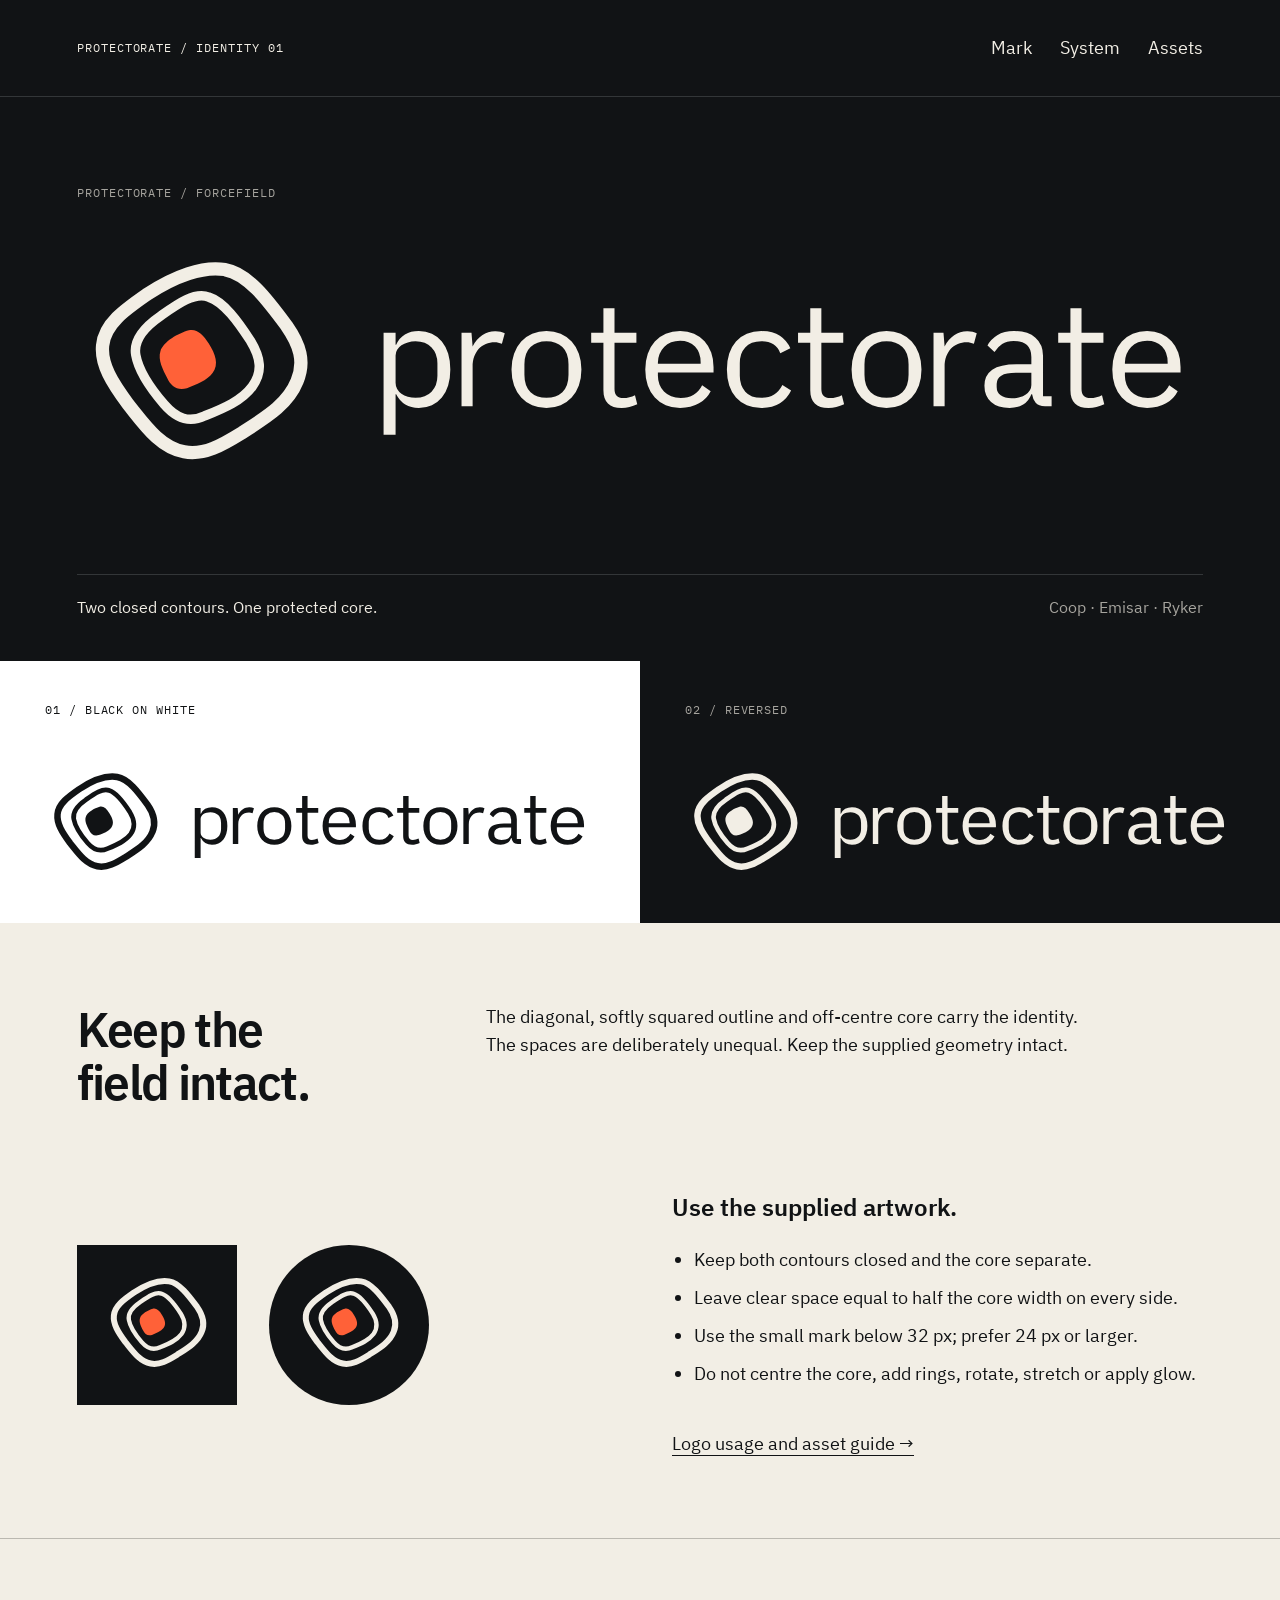
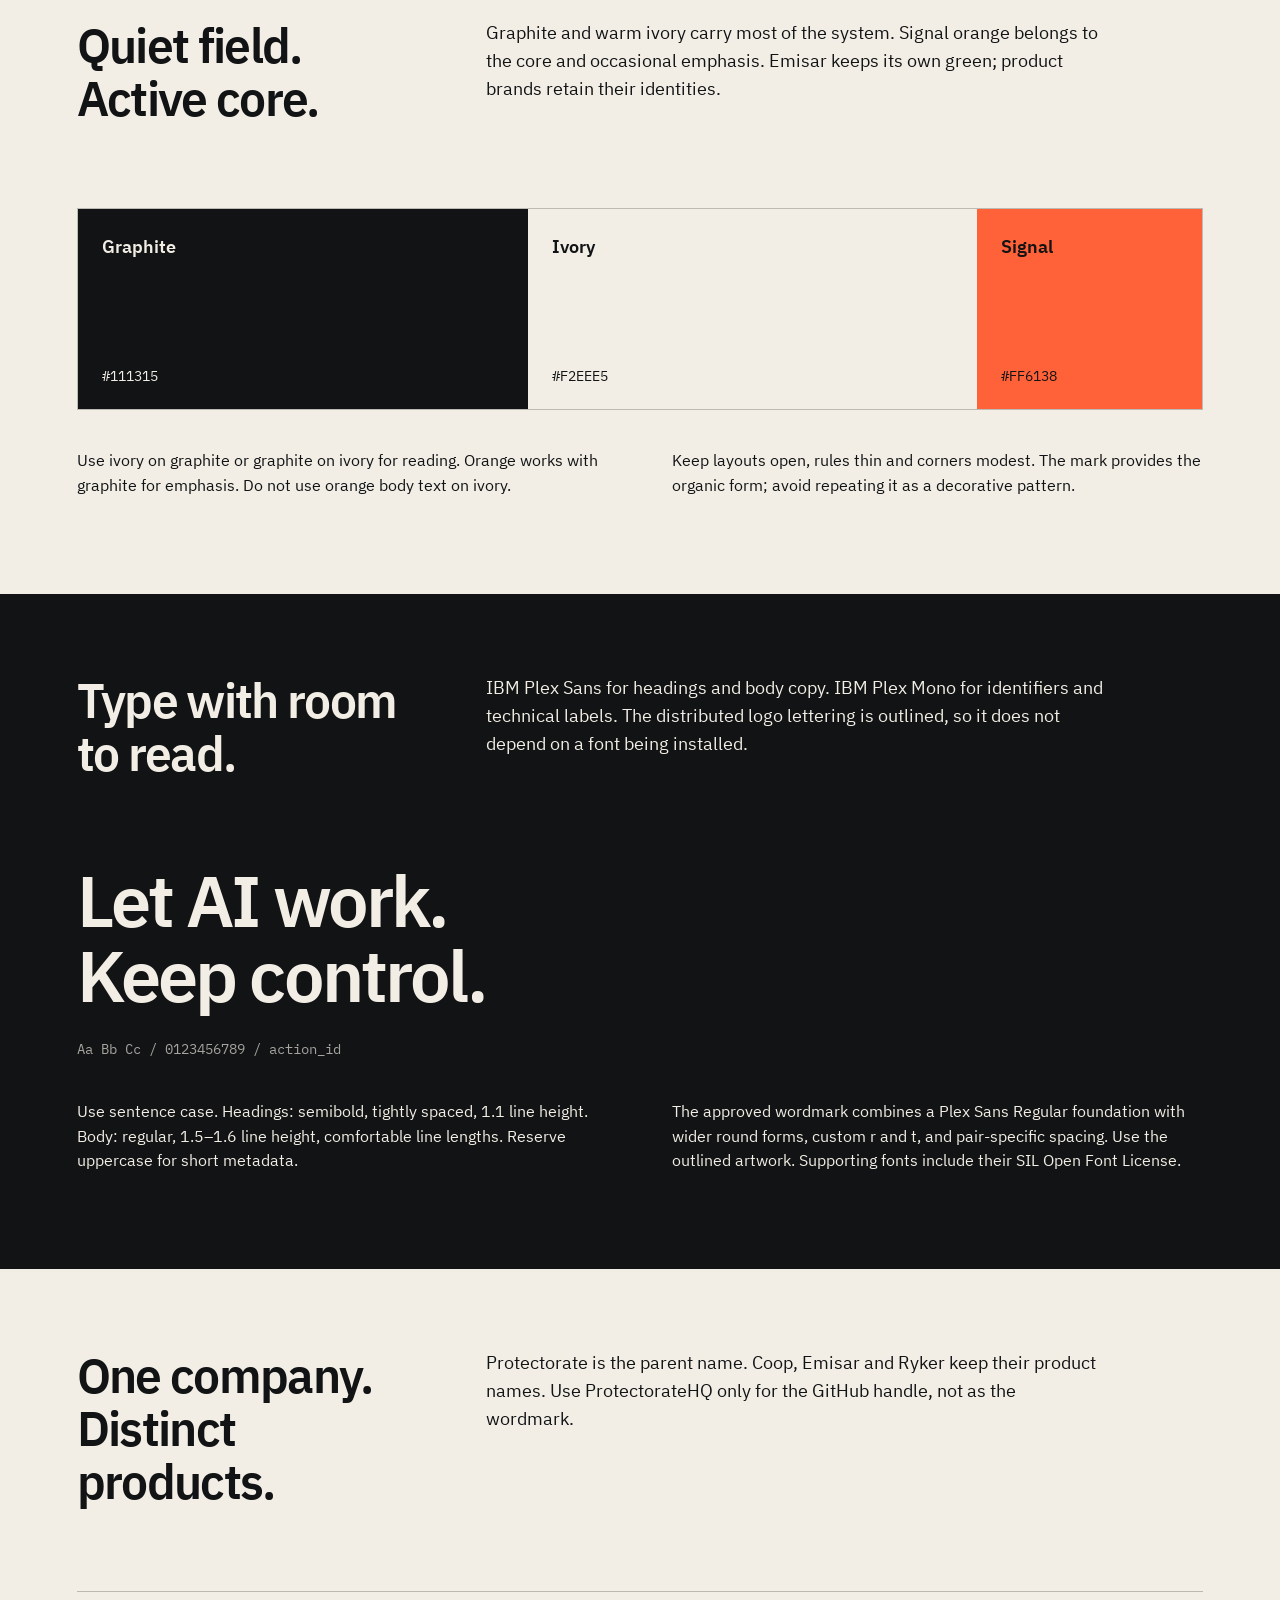
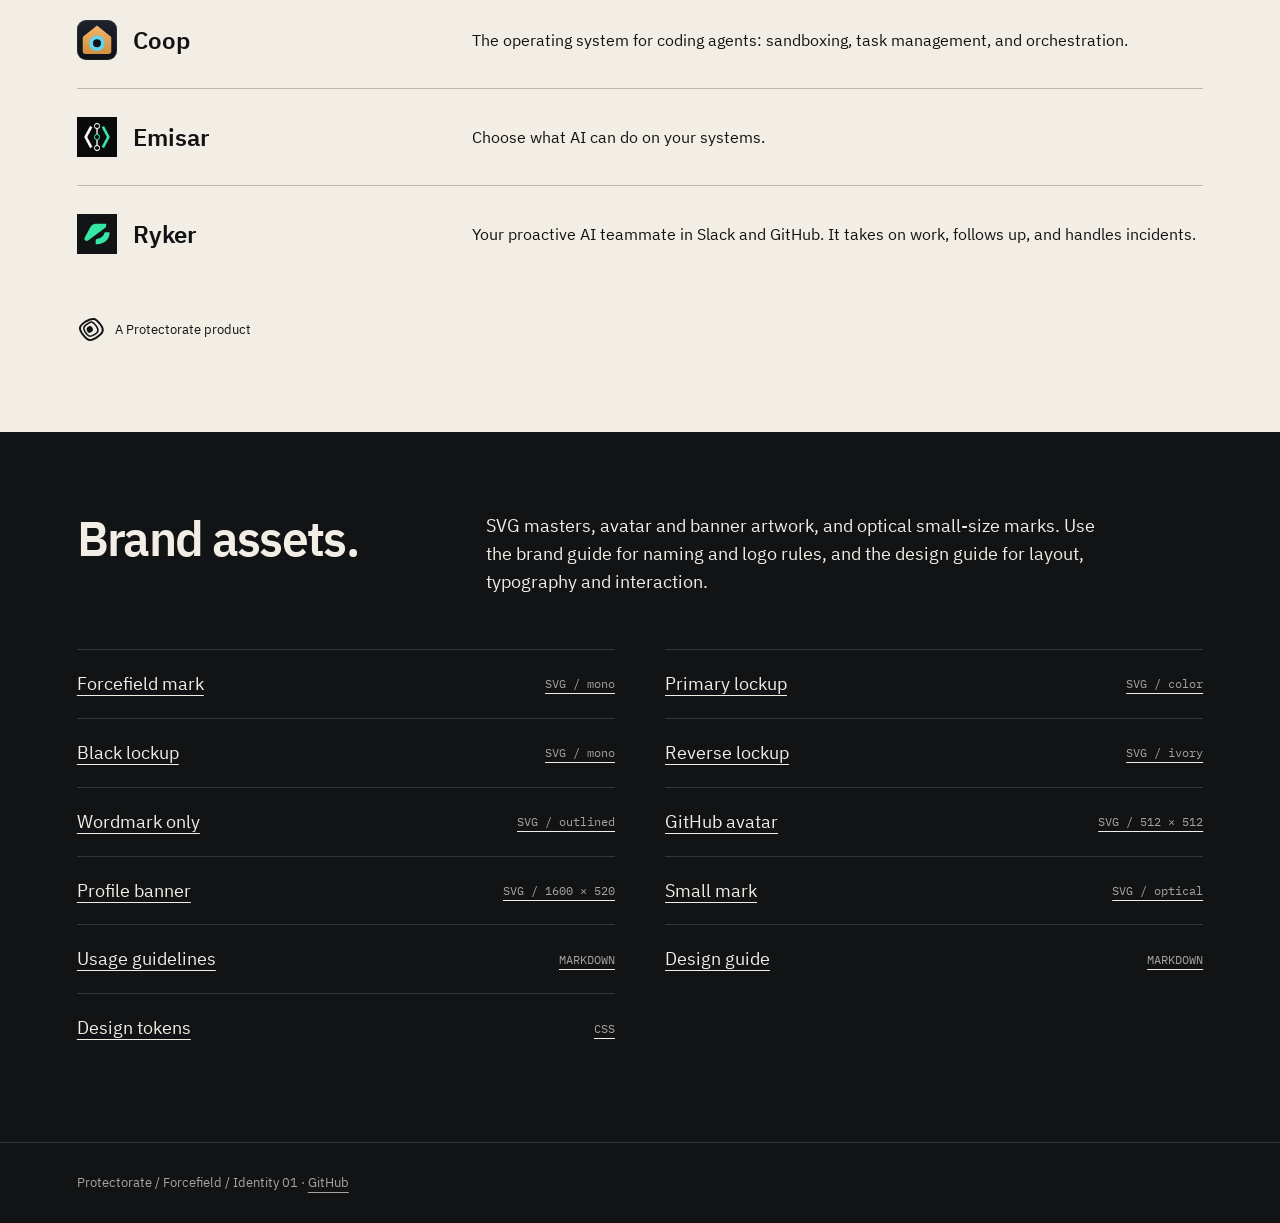
==== commit d26bad16: "Restore the full Ryker and Coop product positioning Coop-Task: 2026-09-07-correct-ryker-and-coop-pro" ====
--- a/brand/index.html
+++ b/brand/index.html
@@ -12,5 +12,5 @@
 <section class="content light"><div class="section-title"><h2>Keep the field intact.</h2><p>The diagonal, softly squared outline and off-centre core carry the identity. The spaces are deliberately unequal. Keep the supplied geometry intact.</p></div><div class="details"><div class="avatar-row"><img src="assets/avatar.svg" alt="Square avatar"><img class="circle" src="assets/avatar.svg" alt="Circular avatar crop"></div><div><h3>Use the supplied artwork.</h3><ul class="rule-list"><li>Keep both contours closed and the core separate.</li><li>Leave clear space equal to half the core width on every side.</li><li>Use the small mark below 32 px; prefer 24 px or larger.</li><li>Do not centre the core, add rings, rotate, stretch or apply glow.</li></ul><a class="proof-link" href="README.md">Logo usage and asset guide →</a></div></div></section>
 <section class="content light" id="system" style="border-top:1px solid #bbb8b0"><div class="section-title"><h2>Quiet field.<br>Active core.</h2><p>Graphite and warm ivory carry most of the system. Signal orange belongs to the core and occasional emphasis. Emisar keeps its own green; product brands retain their identities.</p></div><div class="swatches"><div class="swatch dark"><strong>Graphite</strong><span>#111315</span></div><div class="swatch light"><strong>Ivory</strong><span>#F2EEE5</span></div><div class="swatch signal"><strong>Signal</strong><span>#FF6138</span></div></div><div class="details"><p>Use ivory on graphite or graphite on ivory for reading. Orange works with graphite for emphasis. Do not use orange body text on ivory.</p><p>Keep layouts open, rules thin and corners modest. The mark provides the organic form; avoid repeating it as a decorative pattern.</p></div></section>
 <section class="content"><div class="section-title"><h2>Type with room<br>to read.</h2><p>IBM Plex Sans for headings and body copy. IBM Plex Mono for identifiers and technical labels. The distributed logo lettering is outlined, so it does not depend on a font being installed.</p></div><p class="type-spec">Let AI work.<br>Keep control.</p><p class="mono muted">Aa Bb Cc / 0123456789 / action_id</p><div class="details"><p>Use sentence case. Headings: semibold, tightly spaced, 1.1 line height. Body: regular, 1.5–1.6 line height, comfortable line lengths. Reserve uppercase for short metadata.</p><p>The approved wordmark combines a Plex Sans Regular foundation with wider round forms, custom r and t, and pair-specific spacing. Use the outlined artwork. Supporting fonts include their SIL Open Font License.</p></div></section>
-<section class="content light" id="products"><div class="section-title"><h2>One company.<br>Distinct products.</h2><p>Protectorate is the parent name. Coop, Emisar and Ryker keep their product names. Use ProtectorateHQ only for the GitHub handle, not as the wordmark.</p></div><div class="family-row"><h3><img src="../profile/assets/coop.svg" width="40" height="40" alt="">Coop</h3><p>Set boundaries for AI coding.</p></div><div class="family-row"><h3><img src="../profile/assets/emisar-avatar.png" width="40" height="40" alt="">Emisar</h3><p>Choose what AI can do on your systems.</p></div><div class="family-row"><h3><img src="../profile/assets/ryker.svg" width="40" height="40" alt="">Ryker</h3><p>A teammate in Slack that investigates problems and prepares code changes.</p></div><div class="endorsement"><img src="assets/mark-small.svg" alt=""><span>A Protectorate product</span></div></section>
+<section class="content light" id="products"><div class="section-title"><h2>One company.<br>Distinct products.</h2><p>Protectorate is the parent name. Coop, Emisar and Ryker keep their product names. Use ProtectorateHQ only for the GitHub handle, not as the wordmark.</p></div><div class="family-row"><h3><img src="../profile/assets/coop.svg" width="40" height="40" alt="">Coop</h3><p>The operating system for coding agents: sandboxing, task management, and orchestration.</p></div><div class="family-row"><h3><img src="../profile/assets/emisar-avatar.png" width="40" height="40" alt="">Emisar</h3><p>Choose what AI can do on your systems.</p></div><div class="family-row"><h3><img src="../profile/assets/ryker.svg" width="40" height="40" alt="">Ryker</h3><p>Your proactive AI teammate in Slack and GitHub. It takes on work, follows up, and handles incidents.</p></div><div class="endorsement"><img src="assets/mark-small.svg" alt=""><span>A Protectorate product</span></div></section>
 <section class="content" id="assets"><div class="section-title"><h2>Brand assets.</h2><p>SVG masters, avatar and banner artwork, and optical small-size marks. Use the brand guide for naming and logo rules, and the design guide for layout, typography and interaction.</p></div><div class="assets"><a href="assets/mark.svg" download>Forcefield mark <small>SVG / mono</small></a><a href="assets/lockup-color.svg" download>Primary lockup <small>SVG / color</small></a><a href="assets/lockup.svg" download>Black lockup <small>SVG / mono</small></a><a href="assets/lockup-reverse.svg" download>Reverse lockup <small>SVG / ivory</small></a><a href="assets/wordmark.svg" download>Wordmark only <small>SVG / outlined</small></a><a href="assets/avatar.svg" download>GitHub avatar <small>SVG / 512 × 512</small></a><a href="assets/banner.svg" download>Profile banner <small>SVG / 1600 × 520</small></a><a href="assets/mark-small.svg" download>Small mark <small>SVG / optical</small></a><a href="README.md">Usage guidelines <small>MARKDOWN</small></a><a href="DESIGN.md">Design guide <small>MARKDOWN</small></a><a href="tokens.css" download>Design tokens <small>CSS</small></a></div></section></main><footer>Protectorate / Forcefield / Identity 01 · <a href="https://github.com/ProtectorateHQ">GitHub</a></footer></body></html>
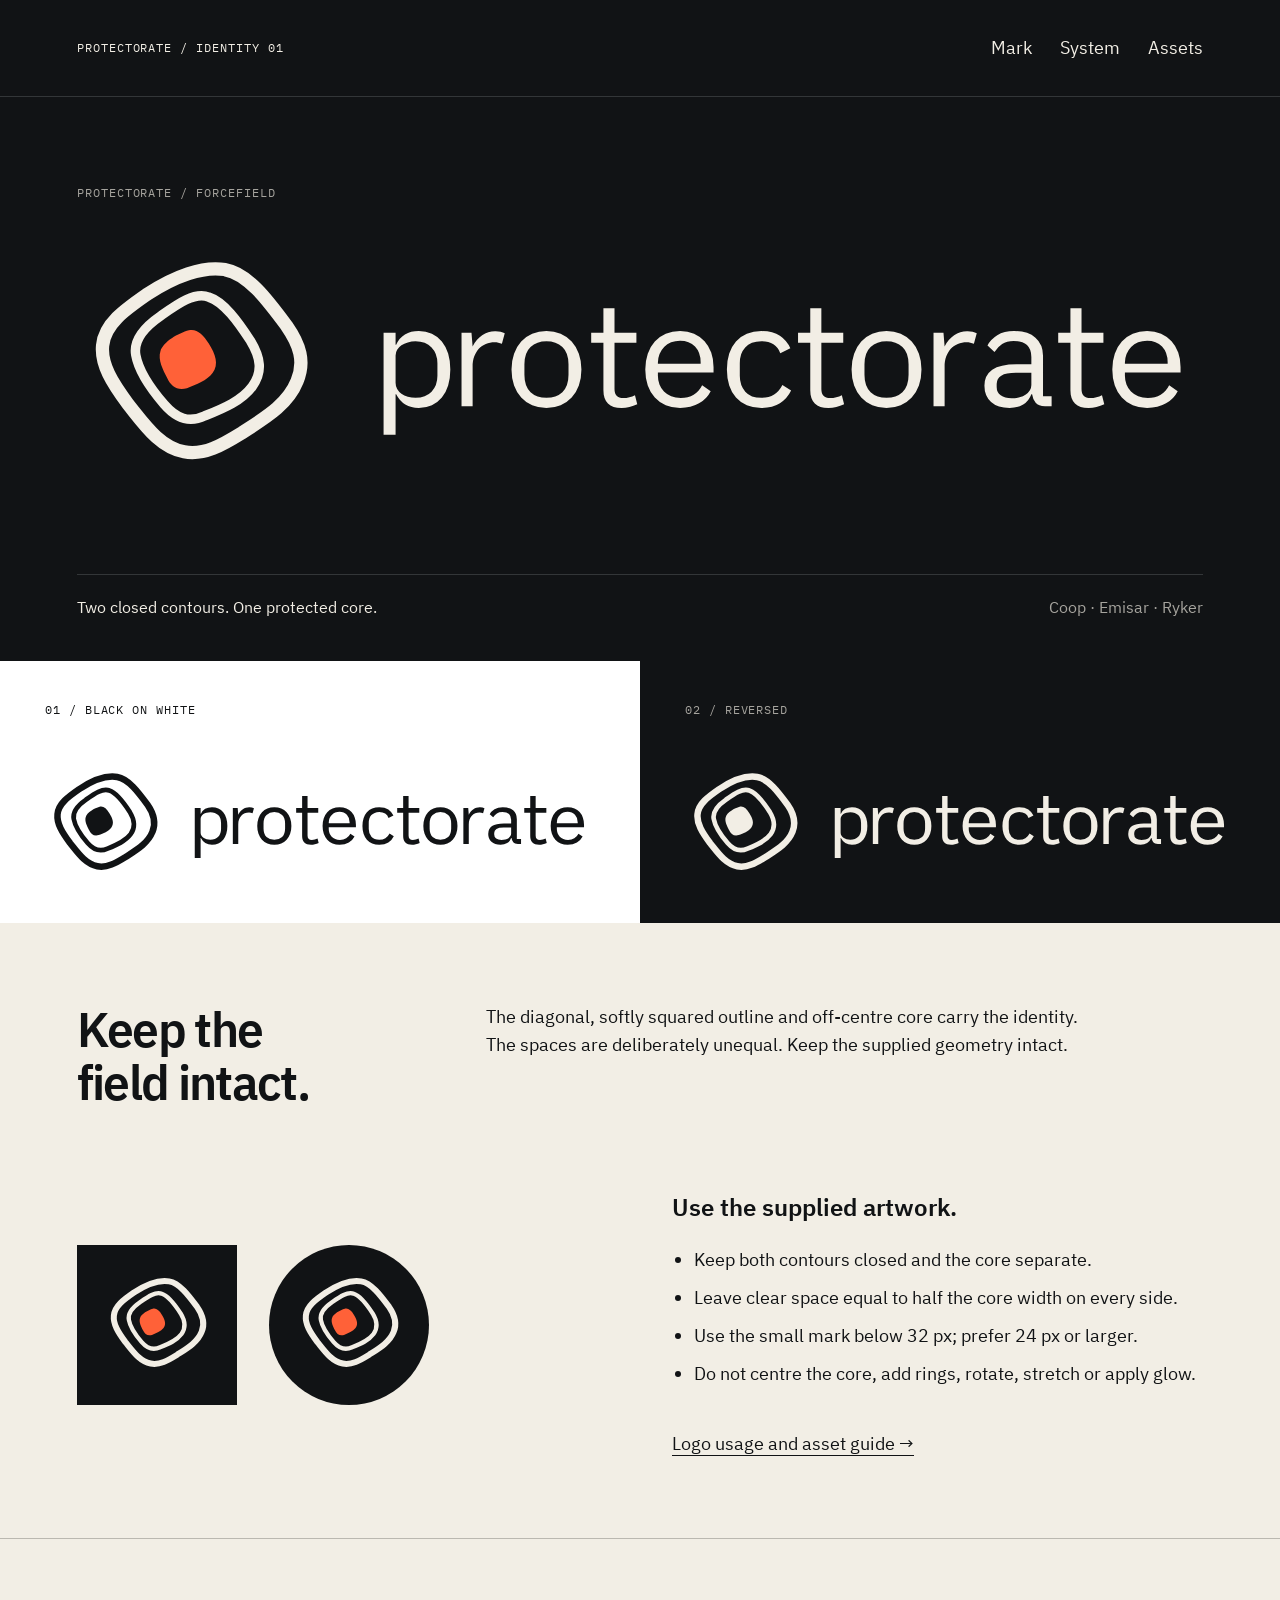
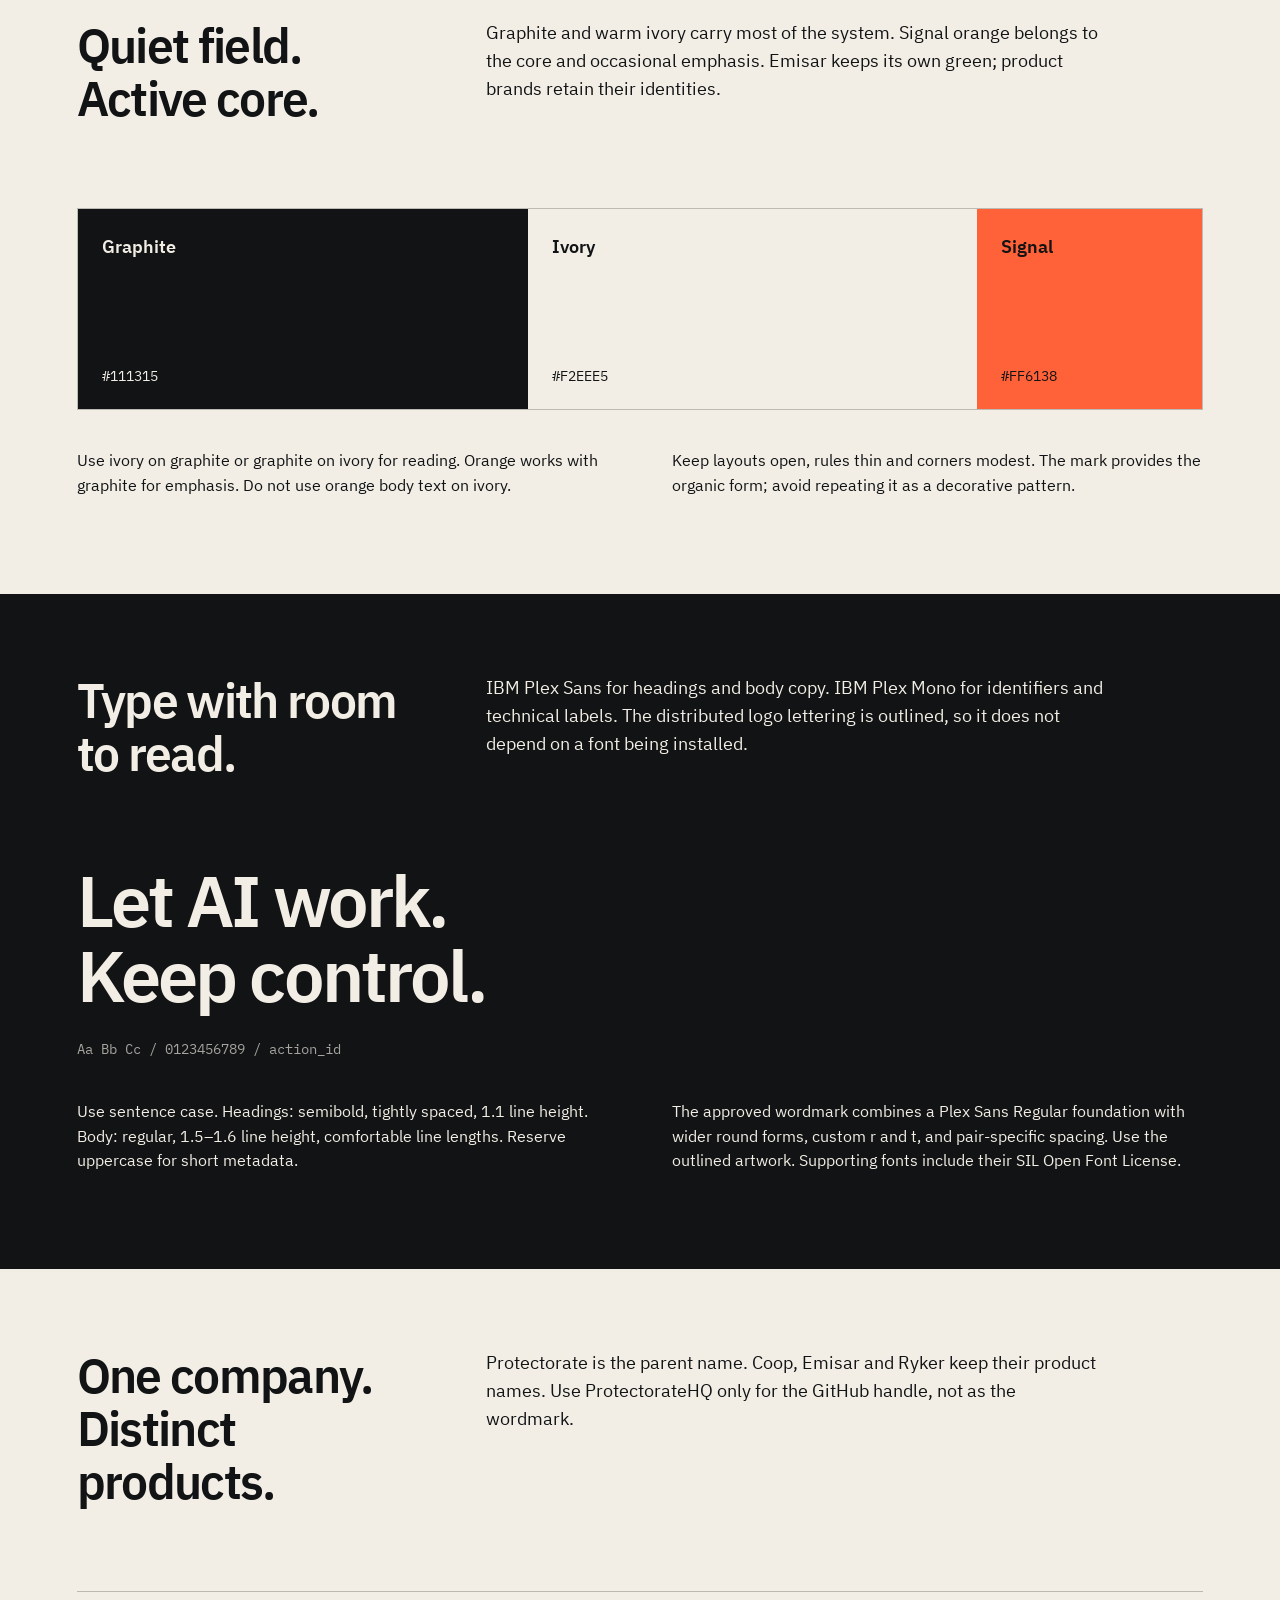
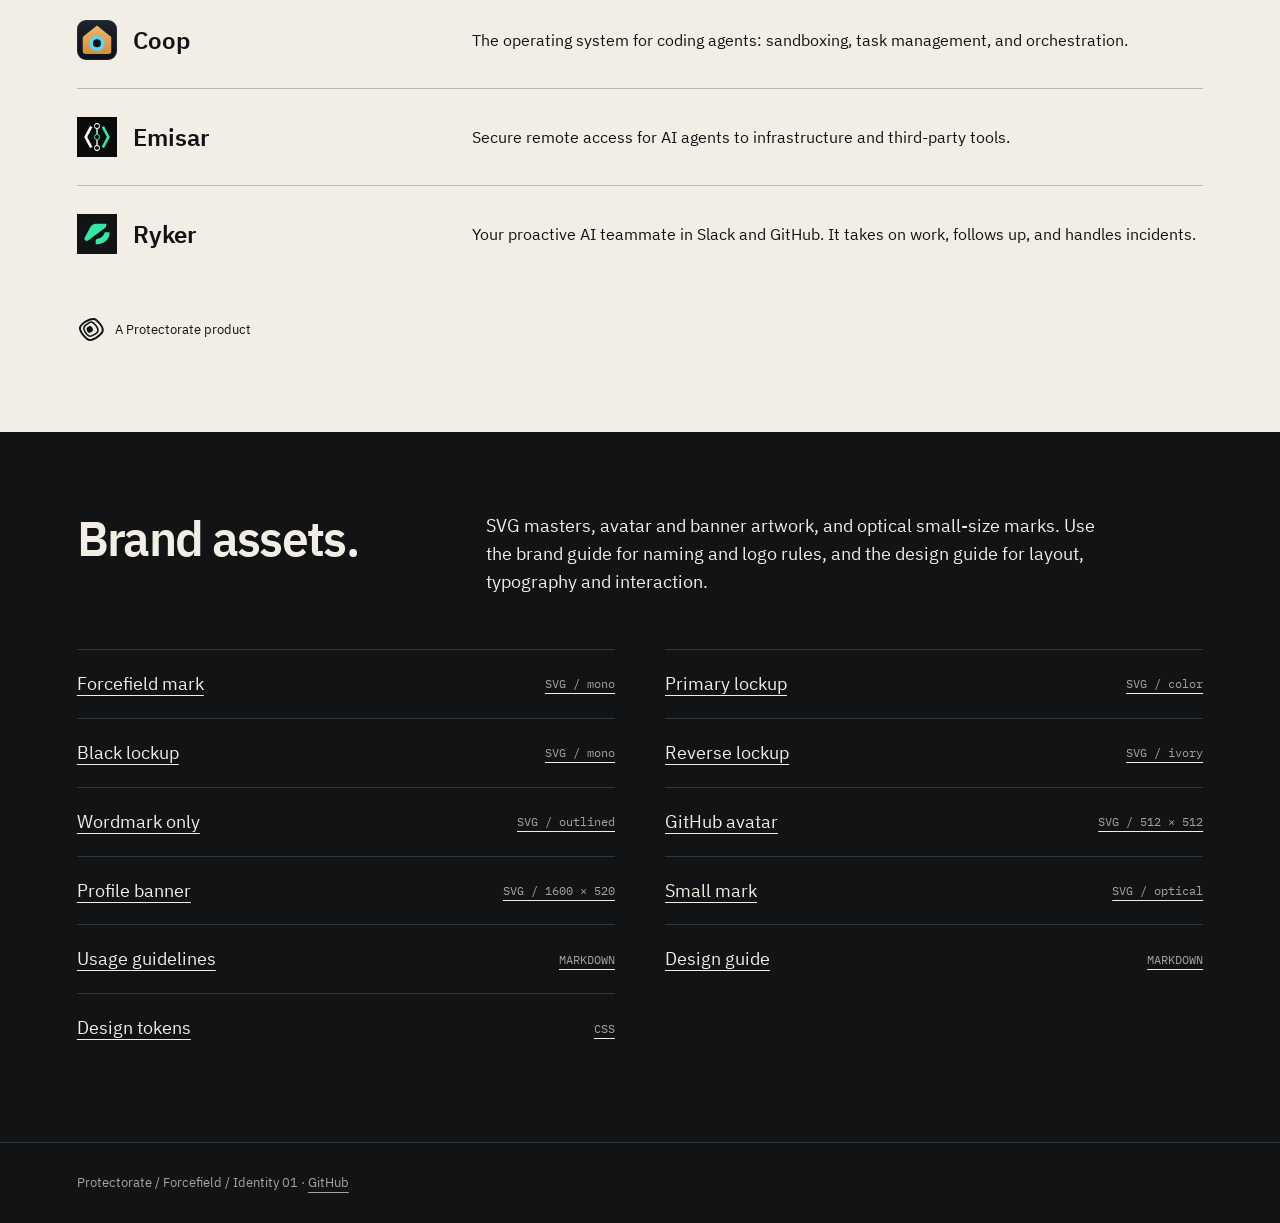
==== commit d6f5029d: "Lead Emisar positioning with secure remote agent access Coop-Task: 2026-09-07-position-emisar-around" ====
--- a/brand/index.html
+++ b/brand/index.html
@@ -12,5 +12,5 @@
 <section class="content light"><div class="section-title"><h2>Keep the field intact.</h2><p>The diagonal, softly squared outline and off-centre core carry the identity. The spaces are deliberately unequal. Keep the supplied geometry intact.</p></div><div class="details"><div class="avatar-row"><img src="assets/avatar.svg" alt="Square avatar"><img class="circle" src="assets/avatar.svg" alt="Circular avatar crop"></div><div><h3>Use the supplied artwork.</h3><ul class="rule-list"><li>Keep both contours closed and the core separate.</li><li>Leave clear space equal to half the core width on every side.</li><li>Use the small mark below 32 px; prefer 24 px or larger.</li><li>Do not centre the core, add rings, rotate, stretch or apply glow.</li></ul><a class="proof-link" href="README.md">Logo usage and asset guide →</a></div></div></section>
 <section class="content light" id="system" style="border-top:1px solid #bbb8b0"><div class="section-title"><h2>Quiet field.<br>Active core.</h2><p>Graphite and warm ivory carry most of the system. Signal orange belongs to the core and occasional emphasis. Emisar keeps its own green; product brands retain their identities.</p></div><div class="swatches"><div class="swatch dark"><strong>Graphite</strong><span>#111315</span></div><div class="swatch light"><strong>Ivory</strong><span>#F2EEE5</span></div><div class="swatch signal"><strong>Signal</strong><span>#FF6138</span></div></div><div class="details"><p>Use ivory on graphite or graphite on ivory for reading. Orange works with graphite for emphasis. Do not use orange body text on ivory.</p><p>Keep layouts open, rules thin and corners modest. The mark provides the organic form; avoid repeating it as a decorative pattern.</p></div></section>
 <section class="content"><div class="section-title"><h2>Type with room<br>to read.</h2><p>IBM Plex Sans for headings and body copy. IBM Plex Mono for identifiers and technical labels. The distributed logo lettering is outlined, so it does not depend on a font being installed.</p></div><p class="type-spec">Let AI work.<br>Keep control.</p><p class="mono muted">Aa Bb Cc / 0123456789 / action_id</p><div class="details"><p>Use sentence case. Headings: semibold, tightly spaced, 1.1 line height. Body: regular, 1.5–1.6 line height, comfortable line lengths. Reserve uppercase for short metadata.</p><p>The approved wordmark combines a Plex Sans Regular foundation with wider round forms, custom r and t, and pair-specific spacing. Use the outlined artwork. Supporting fonts include their SIL Open Font License.</p></div></section>
-<section class="content light" id="products"><div class="section-title"><h2>One company.<br>Distinct products.</h2><p>Protectorate is the parent name. Coop, Emisar and Ryker keep their product names. Use ProtectorateHQ only for the GitHub handle, not as the wordmark.</p></div><div class="family-row"><h3><img src="../profile/assets/coop.svg" width="40" height="40" alt="">Coop</h3><p>The operating system for coding agents: sandboxing, task management, and orchestration.</p></div><div class="family-row"><h3><img src="../profile/assets/emisar-avatar.png" width="40" height="40" alt="">Emisar</h3><p>Choose what AI can do on your systems.</p></div><div class="family-row"><h3><img src="../profile/assets/ryker.svg" width="40" height="40" alt="">Ryker</h3><p>Your proactive AI teammate in Slack and GitHub. It takes on work, follows up, and handles incidents.</p></div><div class="endorsement"><img src="assets/mark-small.svg" alt=""><span>A Protectorate product</span></div></section>
+<section class="content light" id="products"><div class="section-title"><h2>One company.<br>Distinct products.</h2><p>Protectorate is the parent name. Coop, Emisar and Ryker keep their product names. Use ProtectorateHQ only for the GitHub handle, not as the wordmark.</p></div><div class="family-row"><h3><img src="../profile/assets/coop.svg" width="40" height="40" alt="">Coop</h3><p>The operating system for coding agents: sandboxing, task management, and orchestration.</p></div><div class="family-row"><h3><img src="../profile/assets/emisar-avatar.png" width="40" height="40" alt="">Emisar</h3><p>Secure remote access for AI agents to infrastructure and third-party tools.</p></div><div class="family-row"><h3><img src="../profile/assets/ryker.svg" width="40" height="40" alt="">Ryker</h3><p>Your proactive AI teammate in Slack and GitHub. It takes on work, follows up, and handles incidents.</p></div><div class="endorsement"><img src="assets/mark-small.svg" alt=""><span>A Protectorate product</span></div></section>
 <section class="content" id="assets"><div class="section-title"><h2>Brand assets.</h2><p>SVG masters, avatar and banner artwork, and optical small-size marks. Use the brand guide for naming and logo rules, and the design guide for layout, typography and interaction.</p></div><div class="assets"><a href="assets/mark.svg" download>Forcefield mark <small>SVG / mono</small></a><a href="assets/lockup-color.svg" download>Primary lockup <small>SVG / color</small></a><a href="assets/lockup.svg" download>Black lockup <small>SVG / mono</small></a><a href="assets/lockup-reverse.svg" download>Reverse lockup <small>SVG / ivory</small></a><a href="assets/wordmark.svg" download>Wordmark only <small>SVG / outlined</small></a><a href="assets/avatar.svg" download>GitHub avatar <small>SVG / 512 × 512</small></a><a href="assets/banner.svg" download>Profile banner <small>SVG / 1600 × 520</small></a><a href="assets/mark-small.svg" download>Small mark <small>SVG / optical</small></a><a href="README.md">Usage guidelines <small>MARKDOWN</small></a><a href="DESIGN.md">Design guide <small>MARKDOWN</small></a><a href="tokens.css" download>Design tokens <small>CSS</small></a></div></section></main><footer>Protectorate / Forcefield / Identity 01 · <a href="https://github.com/ProtectorateHQ">GitHub</a></footer></body></html>
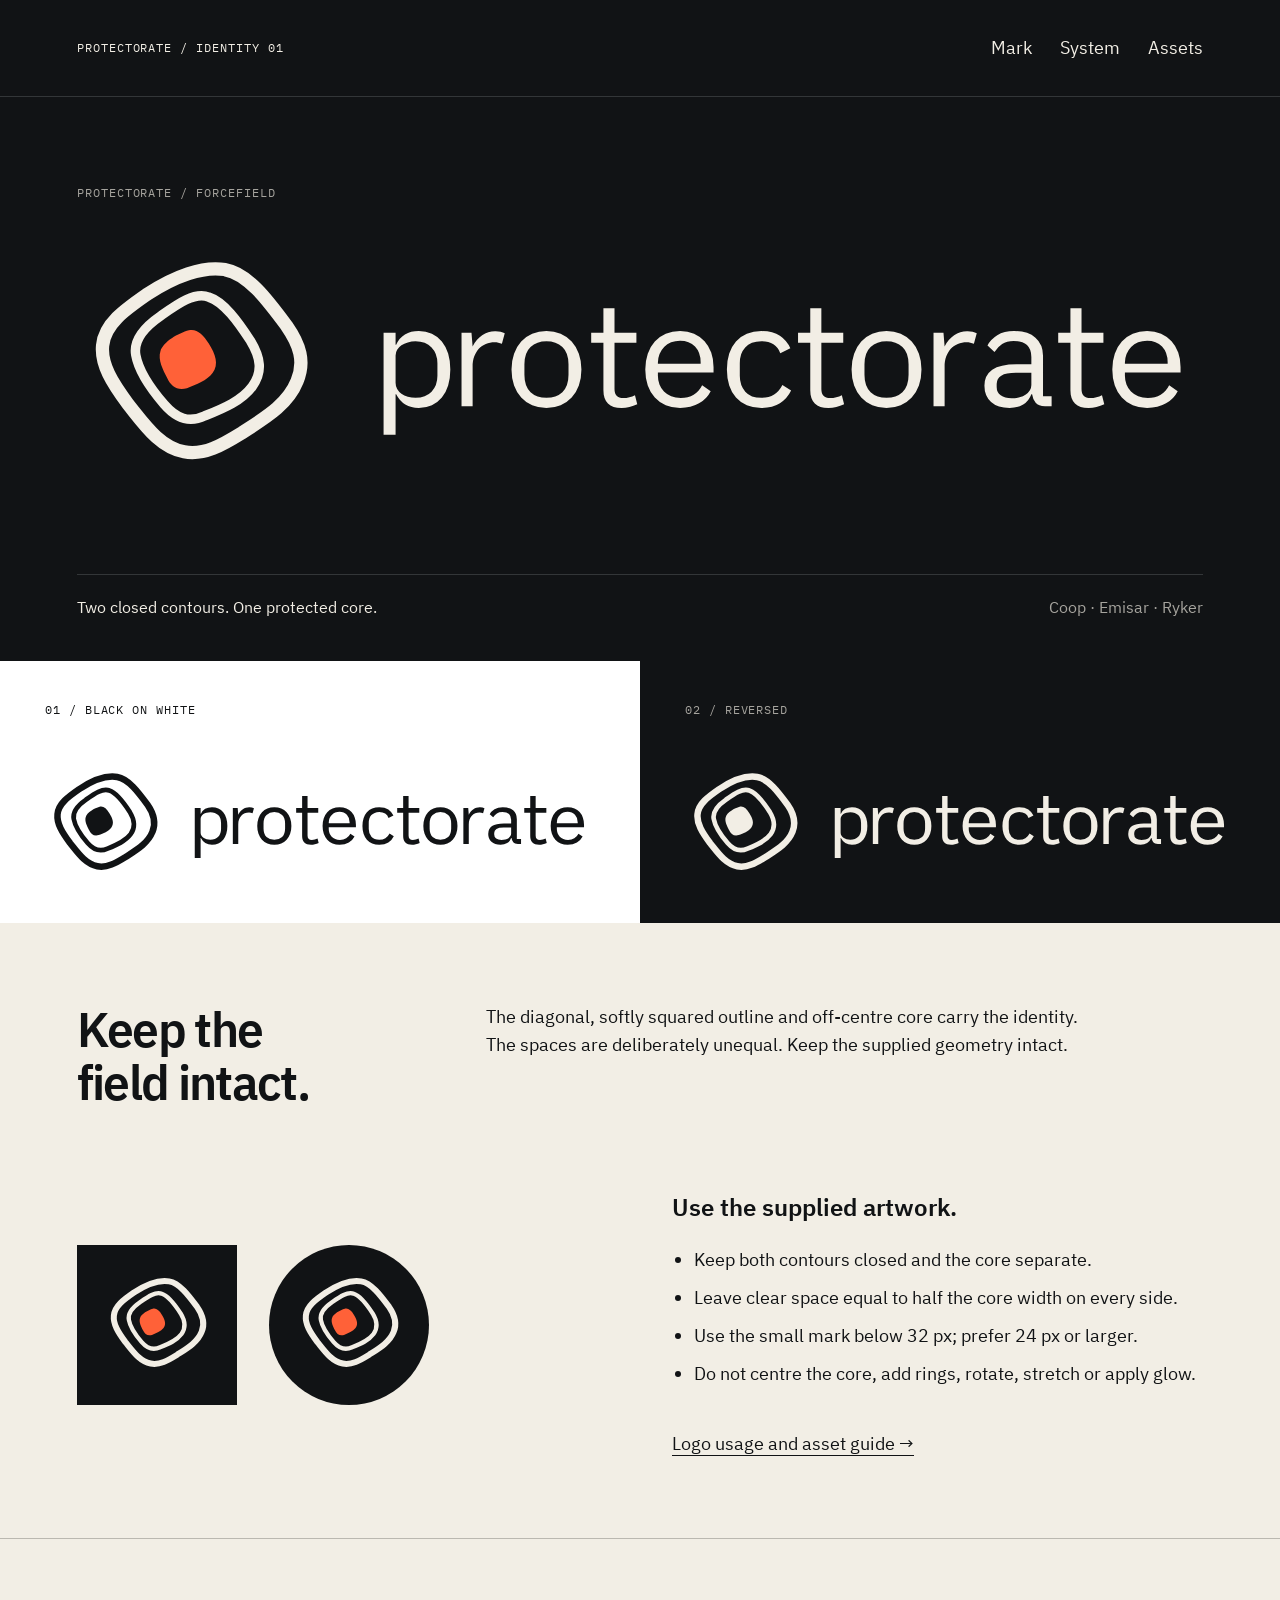
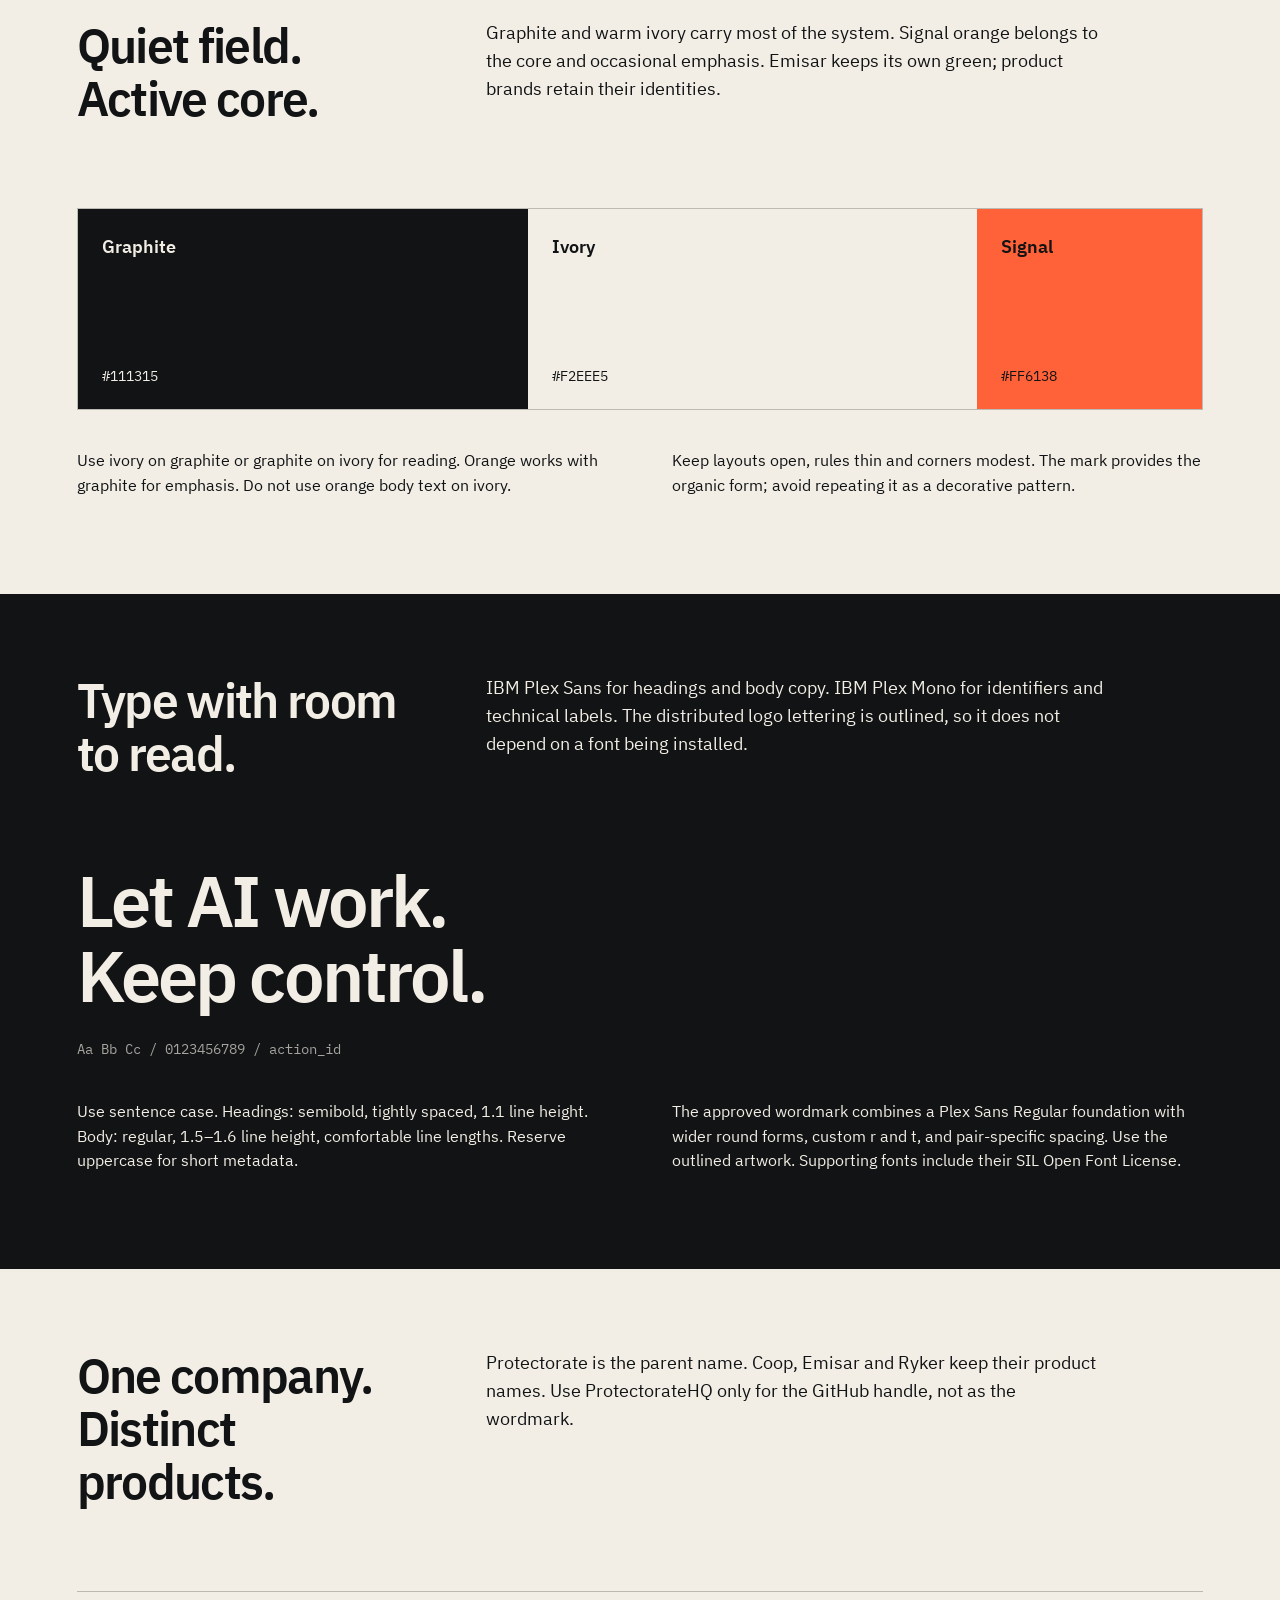
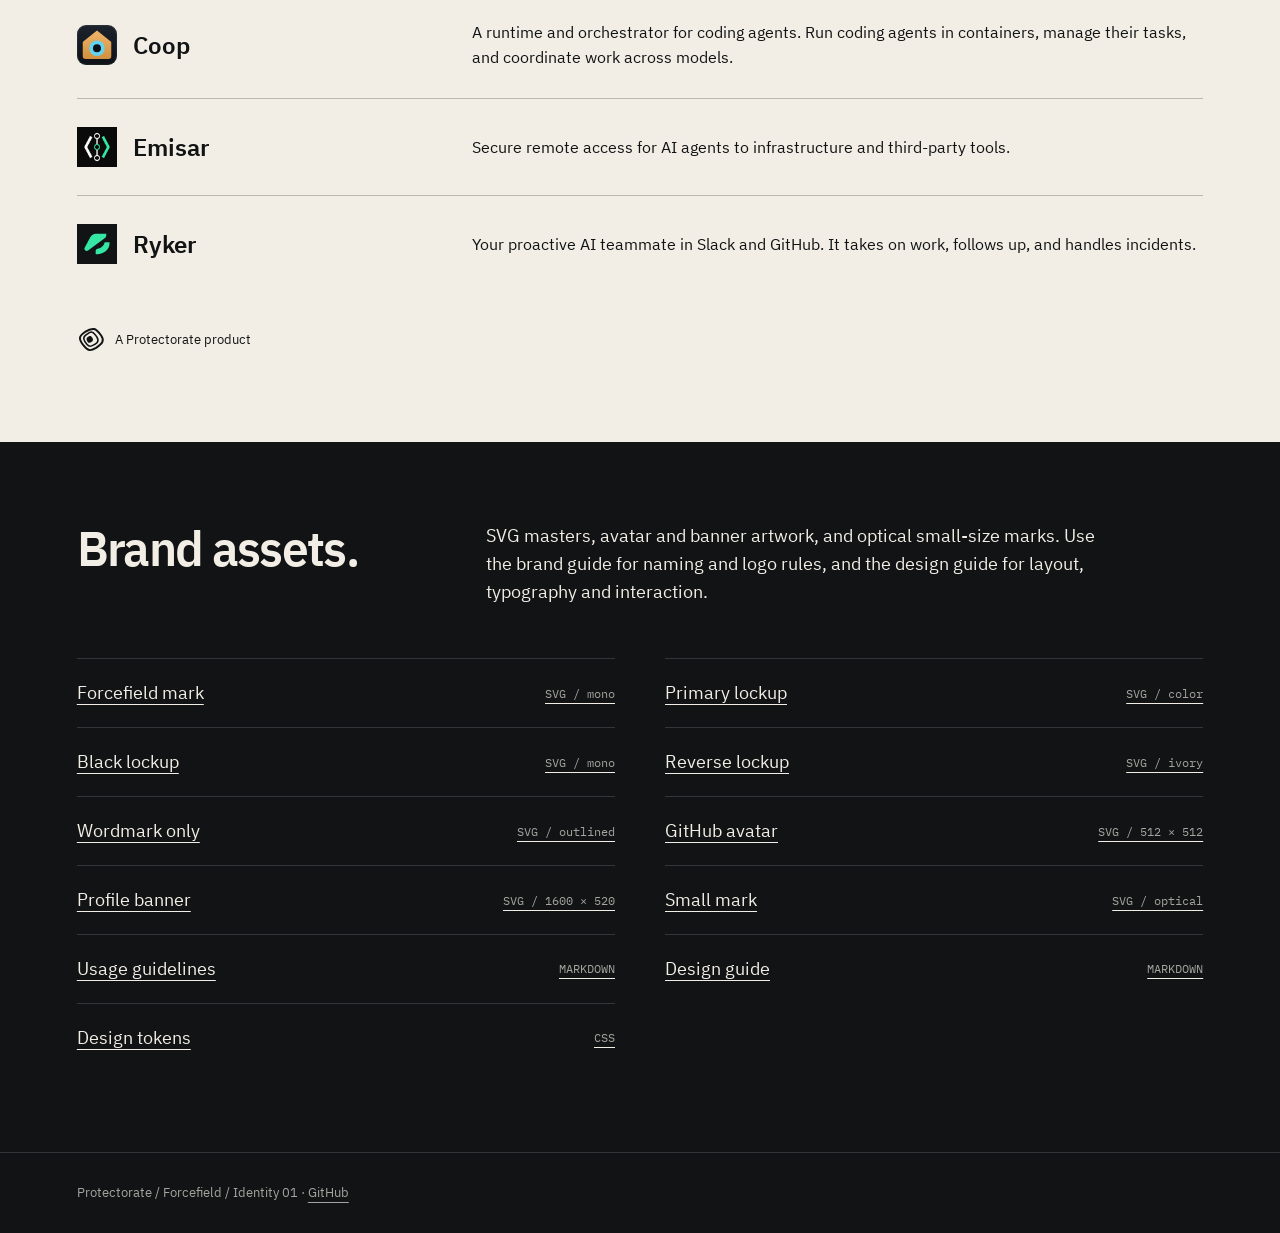
==== commit 95a8abc3: "Describe Coop as a runtime and orchestrator Coop-Task: 2026-09-07-replace-the-coop-operating-system-" ====
--- a/brand/index.html
+++ b/brand/index.html
@@ -12,5 +12,5 @@
 <section class="content light"><div class="section-title"><h2>Keep the field intact.</h2><p>The diagonal, softly squared outline and off-centre core carry the identity. The spaces are deliberately unequal. Keep the supplied geometry intact.</p></div><div class="details"><div class="avatar-row"><img src="assets/avatar.svg" alt="Square avatar"><img class="circle" src="assets/avatar.svg" alt="Circular avatar crop"></div><div><h3>Use the supplied artwork.</h3><ul class="rule-list"><li>Keep both contours closed and the core separate.</li><li>Leave clear space equal to half the core width on every side.</li><li>Use the small mark below 32 px; prefer 24 px or larger.</li><li>Do not centre the core, add rings, rotate, stretch or apply glow.</li></ul><a class="proof-link" href="README.md">Logo usage and asset guide →</a></div></div></section>
 <section class="content light" id="system" style="border-top:1px solid #bbb8b0"><div class="section-title"><h2>Quiet field.<br>Active core.</h2><p>Graphite and warm ivory carry most of the system. Signal orange belongs to the core and occasional emphasis. Emisar keeps its own green; product brands retain their identities.</p></div><div class="swatches"><div class="swatch dark"><strong>Graphite</strong><span>#111315</span></div><div class="swatch light"><strong>Ivory</strong><span>#F2EEE5</span></div><div class="swatch signal"><strong>Signal</strong><span>#FF6138</span></div></div><div class="details"><p>Use ivory on graphite or graphite on ivory for reading. Orange works with graphite for emphasis. Do not use orange body text on ivory.</p><p>Keep layouts open, rules thin and corners modest. The mark provides the organic form; avoid repeating it as a decorative pattern.</p></div></section>
 <section class="content"><div class="section-title"><h2>Type with room<br>to read.</h2><p>IBM Plex Sans for headings and body copy. IBM Plex Mono for identifiers and technical labels. The distributed logo lettering is outlined, so it does not depend on a font being installed.</p></div><p class="type-spec">Let AI work.<br>Keep control.</p><p class="mono muted">Aa Bb Cc / 0123456789 / action_id</p><div class="details"><p>Use sentence case. Headings: semibold, tightly spaced, 1.1 line height. Body: regular, 1.5–1.6 line height, comfortable line lengths. Reserve uppercase for short metadata.</p><p>The approved wordmark combines a Plex Sans Regular foundation with wider round forms, custom r and t, and pair-specific spacing. Use the outlined artwork. Supporting fonts include their SIL Open Font License.</p></div></section>
-<section class="content light" id="products"><div class="section-title"><h2>One company.<br>Distinct products.</h2><p>Protectorate is the parent name. Coop, Emisar and Ryker keep their product names. Use ProtectorateHQ only for the GitHub handle, not as the wordmark.</p></div><div class="family-row"><h3><img src="../profile/assets/coop.svg" width="40" height="40" alt="">Coop</h3><p>The operating system for coding agents: sandboxing, task management, and orchestration.</p></div><div class="family-row"><h3><img src="../profile/assets/emisar-avatar.png" width="40" height="40" alt="">Emisar</h3><p>Secure remote access for AI agents to infrastructure and third-party tools.</p></div><div class="family-row"><h3><img src="../profile/assets/ryker.svg" width="40" height="40" alt="">Ryker</h3><p>Your proactive AI teammate in Slack and GitHub. It takes on work, follows up, and handles incidents.</p></div><div class="endorsement"><img src="assets/mark-small.svg" alt=""><span>A Protectorate product</span></div></section>
+<section class="content light" id="products"><div class="section-title"><h2>One company.<br>Distinct products.</h2><p>Protectorate is the parent name. Coop, Emisar and Ryker keep their product names. Use ProtectorateHQ only for the GitHub handle, not as the wordmark.</p></div><div class="family-row"><h3><img src="../profile/assets/coop.svg" width="40" height="40" alt="">Coop</h3><p>A runtime and orchestrator for coding agents. Run coding agents in containers, manage their tasks, and coordinate work across models.</p></div><div class="family-row"><h3><img src="../profile/assets/emisar-avatar.png" width="40" height="40" alt="">Emisar</h3><p>Secure remote access for AI agents to infrastructure and third-party tools.</p></div><div class="family-row"><h3><img src="../profile/assets/ryker.svg" width="40" height="40" alt="">Ryker</h3><p>Your proactive AI teammate in Slack and GitHub. It takes on work, follows up, and handles incidents.</p></div><div class="endorsement"><img src="assets/mark-small.svg" alt=""><span>A Protectorate product</span></div></section>
 <section class="content" id="assets"><div class="section-title"><h2>Brand assets.</h2><p>SVG masters, avatar and banner artwork, and optical small-size marks. Use the brand guide for naming and logo rules, and the design guide for layout, typography and interaction.</p></div><div class="assets"><a href="assets/mark.svg" download>Forcefield mark <small>SVG / mono</small></a><a href="assets/lockup-color.svg" download>Primary lockup <small>SVG / color</small></a><a href="assets/lockup.svg" download>Black lockup <small>SVG / mono</small></a><a href="assets/lockup-reverse.svg" download>Reverse lockup <small>SVG / ivory</small></a><a href="assets/wordmark.svg" download>Wordmark only <small>SVG / outlined</small></a><a href="assets/avatar.svg" download>GitHub avatar <small>SVG / 512 × 512</small></a><a href="assets/banner.svg" download>Profile banner <small>SVG / 1600 × 520</small></a><a href="assets/mark-small.svg" download>Small mark <small>SVG / optical</small></a><a href="README.md">Usage guidelines <small>MARKDOWN</small></a><a href="DESIGN.md">Design guide <small>MARKDOWN</small></a><a href="tokens.css" download>Design tokens <small>CSS</small></a></div></section></main><footer>Protectorate / Forcefield / Identity 01 · <a href="https://github.com/ProtectorateHQ">GitHub</a></footer></body></html>
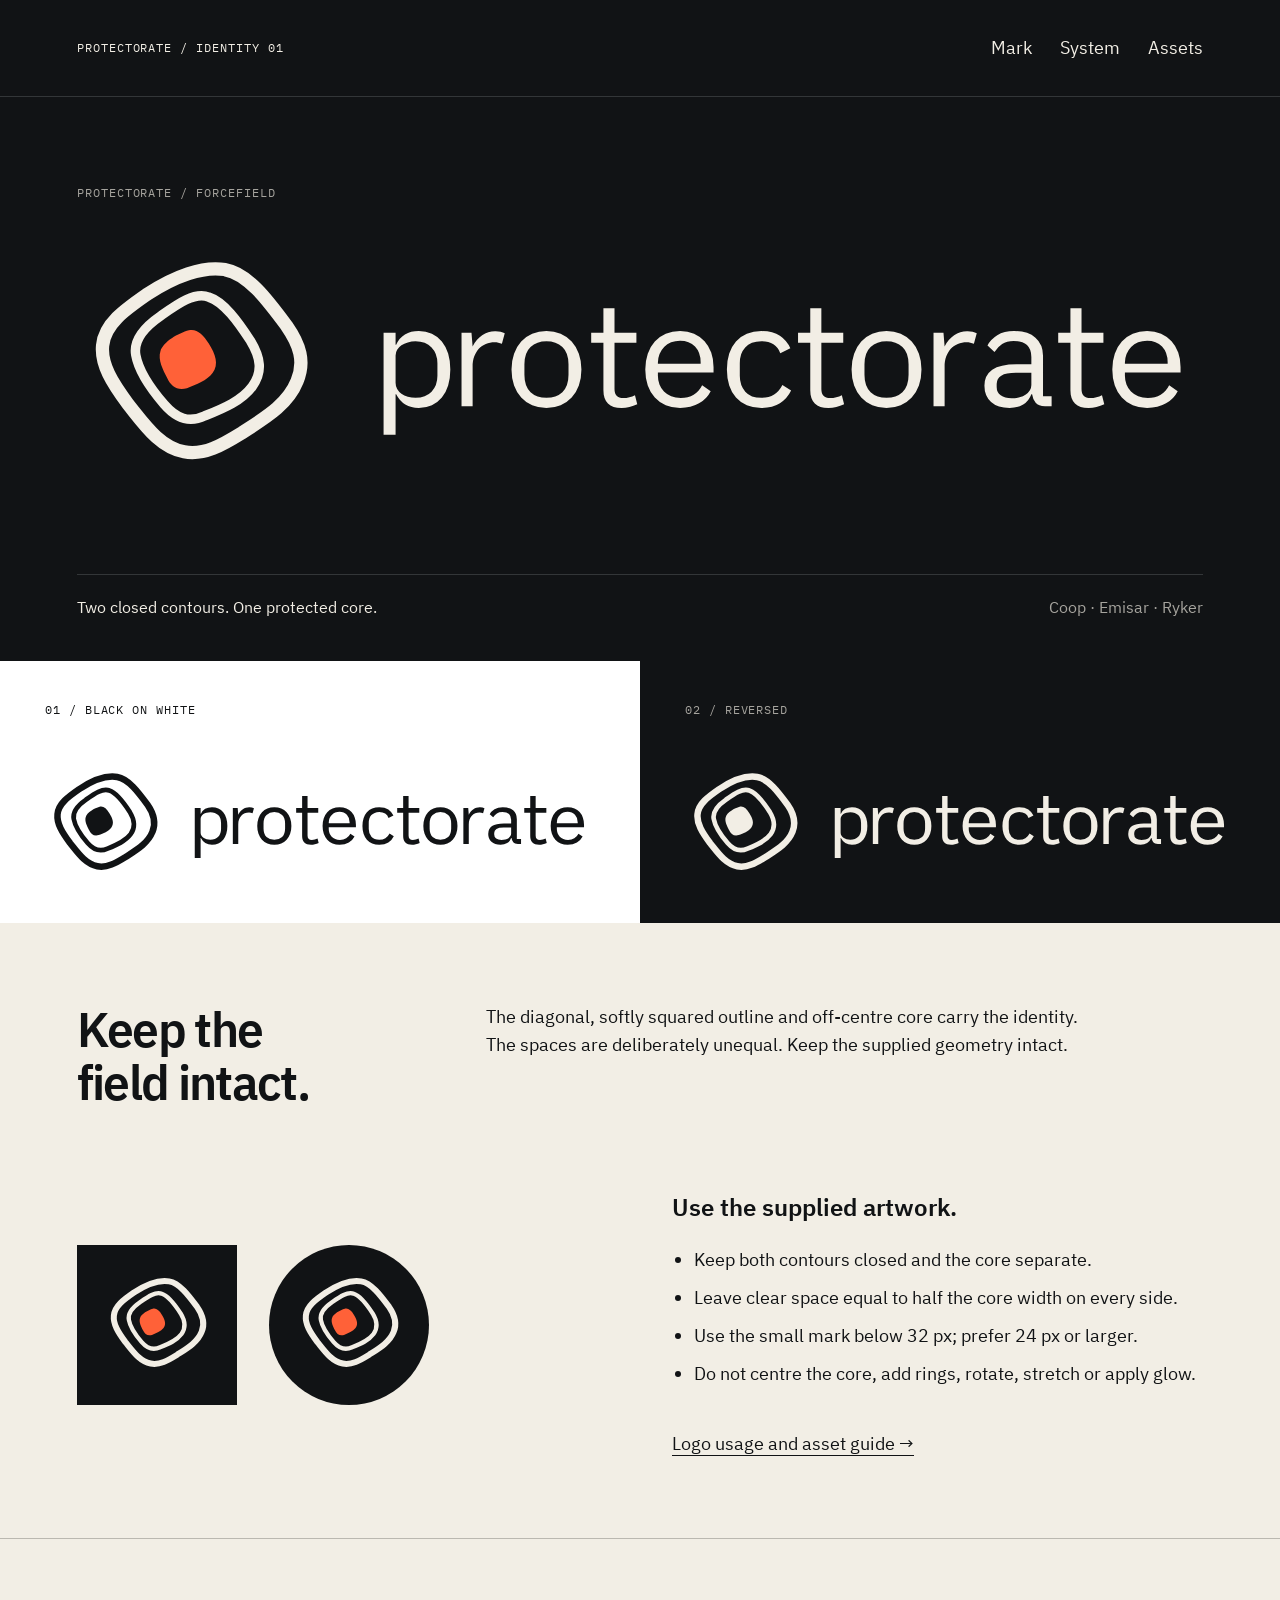
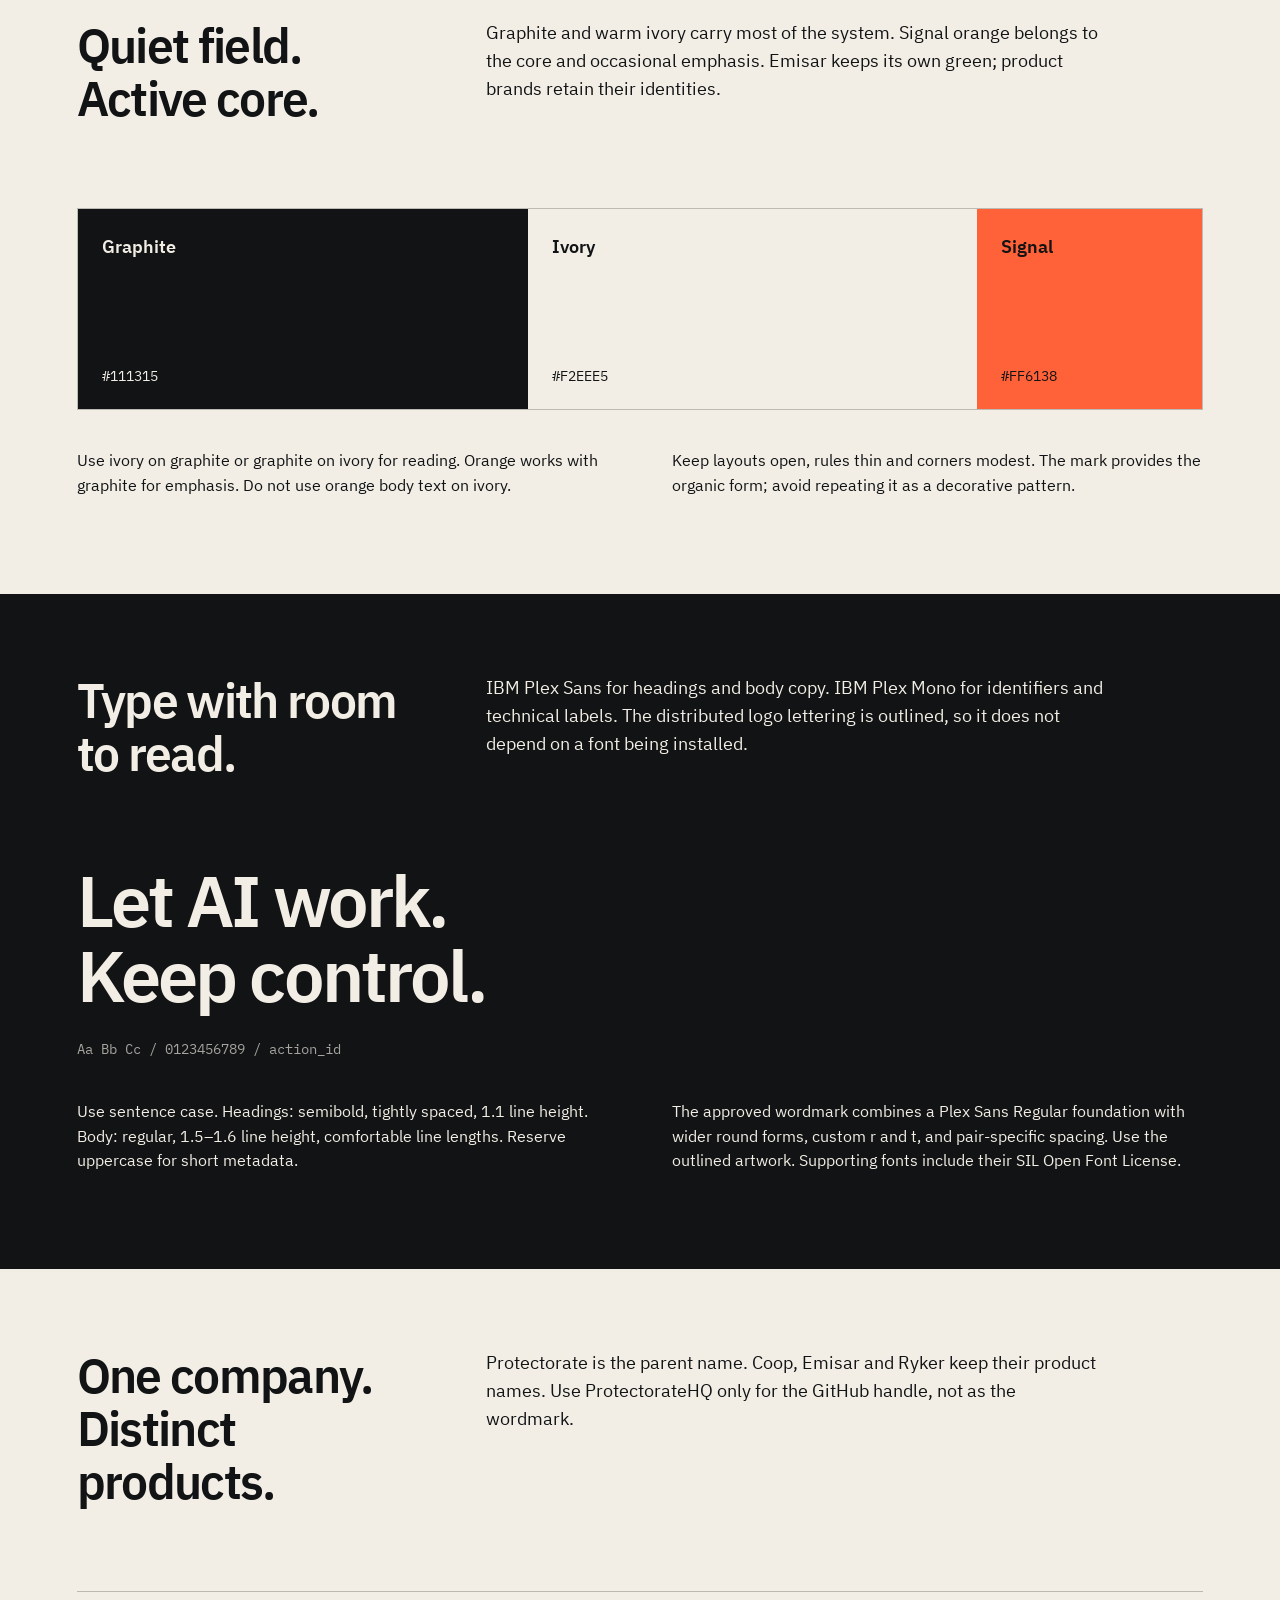
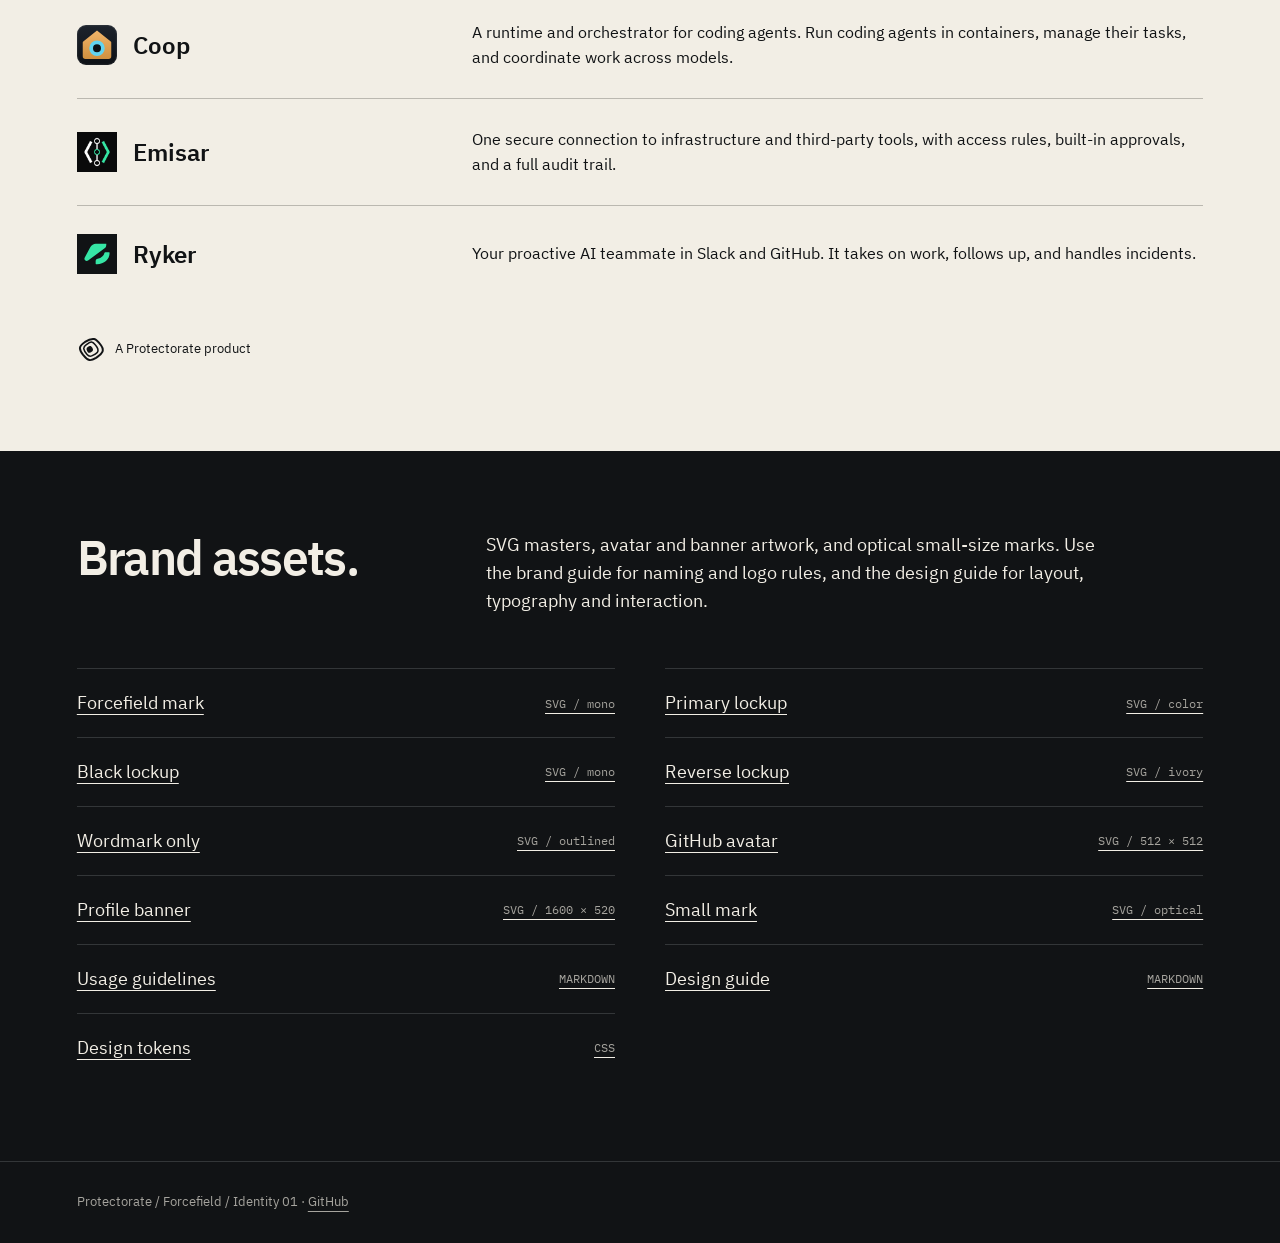
==== commit 849d2c65: "Explain Emisar as one controlled connection to tools Coop-Task: 2026-09-07-explain-emisar-as-one-con" ====
--- a/brand/index.html
+++ b/brand/index.html
@@ -12,5 +12,5 @@
 <section class="content light"><div class="section-title"><h2>Keep the field intact.</h2><p>The diagonal, softly squared outline and off-centre core carry the identity. The spaces are deliberately unequal. Keep the supplied geometry intact.</p></div><div class="details"><div class="avatar-row"><img src="assets/avatar.svg" alt="Square avatar"><img class="circle" src="assets/avatar.svg" alt="Circular avatar crop"></div><div><h3>Use the supplied artwork.</h3><ul class="rule-list"><li>Keep both contours closed and the core separate.</li><li>Leave clear space equal to half the core width on every side.</li><li>Use the small mark below 32 px; prefer 24 px or larger.</li><li>Do not centre the core, add rings, rotate, stretch or apply glow.</li></ul><a class="proof-link" href="README.md">Logo usage and asset guide →</a></div></div></section>
 <section class="content light" id="system" style="border-top:1px solid #bbb8b0"><div class="section-title"><h2>Quiet field.<br>Active core.</h2><p>Graphite and warm ivory carry most of the system. Signal orange belongs to the core and occasional emphasis. Emisar keeps its own green; product brands retain their identities.</p></div><div class="swatches"><div class="swatch dark"><strong>Graphite</strong><span>#111315</span></div><div class="swatch light"><strong>Ivory</strong><span>#F2EEE5</span></div><div class="swatch signal"><strong>Signal</strong><span>#FF6138</span></div></div><div class="details"><p>Use ivory on graphite or graphite on ivory for reading. Orange works with graphite for emphasis. Do not use orange body text on ivory.</p><p>Keep layouts open, rules thin and corners modest. The mark provides the organic form; avoid repeating it as a decorative pattern.</p></div></section>
 <section class="content"><div class="section-title"><h2>Type with room<br>to read.</h2><p>IBM Plex Sans for headings and body copy. IBM Plex Mono for identifiers and technical labels. The distributed logo lettering is outlined, so it does not depend on a font being installed.</p></div><p class="type-spec">Let AI work.<br>Keep control.</p><p class="mono muted">Aa Bb Cc / 0123456789 / action_id</p><div class="details"><p>Use sentence case. Headings: semibold, tightly spaced, 1.1 line height. Body: regular, 1.5–1.6 line height, comfortable line lengths. Reserve uppercase for short metadata.</p><p>The approved wordmark combines a Plex Sans Regular foundation with wider round forms, custom r and t, and pair-specific spacing. Use the outlined artwork. Supporting fonts include their SIL Open Font License.</p></div></section>
-<section class="content light" id="products"><div class="section-title"><h2>One company.<br>Distinct products.</h2><p>Protectorate is the parent name. Coop, Emisar and Ryker keep their product names. Use ProtectorateHQ only for the GitHub handle, not as the wordmark.</p></div><div class="family-row"><h3><img src="../profile/assets/coop.svg" width="40" height="40" alt="">Coop</h3><p>A runtime and orchestrator for coding agents. Run coding agents in containers, manage their tasks, and coordinate work across models.</p></div><div class="family-row"><h3><img src="../profile/assets/emisar-avatar.png" width="40" height="40" alt="">Emisar</h3><p>Secure remote access for AI agents to infrastructure and third-party tools.</p></div><div class="family-row"><h3><img src="../profile/assets/ryker.svg" width="40" height="40" alt="">Ryker</h3><p>Your proactive AI teammate in Slack and GitHub. It takes on work, follows up, and handles incidents.</p></div><div class="endorsement"><img src="assets/mark-small.svg" alt=""><span>A Protectorate product</span></div></section>
+<section class="content light" id="products"><div class="section-title"><h2>One company.<br>Distinct products.</h2><p>Protectorate is the parent name. Coop, Emisar and Ryker keep their product names. Use ProtectorateHQ only for the GitHub handle, not as the wordmark.</p></div><div class="family-row"><h3><img src="../profile/assets/coop.svg" width="40" height="40" alt="">Coop</h3><p>A runtime and orchestrator for coding agents. Run coding agents in containers, manage their tasks, and coordinate work across models.</p></div><div class="family-row"><h3><img src="../profile/assets/emisar-avatar.png" width="40" height="40" alt="">Emisar</h3><p>One secure connection to infrastructure and third-party tools, with access rules, built-in approvals, and a full audit trail.</p></div><div class="family-row"><h3><img src="../profile/assets/ryker.svg" width="40" height="40" alt="">Ryker</h3><p>Your proactive AI teammate in Slack and GitHub. It takes on work, follows up, and handles incidents.</p></div><div class="endorsement"><img src="assets/mark-small.svg" alt=""><span>A Protectorate product</span></div></section>
 <section class="content" id="assets"><div class="section-title"><h2>Brand assets.</h2><p>SVG masters, avatar and banner artwork, and optical small-size marks. Use the brand guide for naming and logo rules, and the design guide for layout, typography and interaction.</p></div><div class="assets"><a href="assets/mark.svg" download>Forcefield mark <small>SVG / mono</small></a><a href="assets/lockup-color.svg" download>Primary lockup <small>SVG / color</small></a><a href="assets/lockup.svg" download>Black lockup <small>SVG / mono</small></a><a href="assets/lockup-reverse.svg" download>Reverse lockup <small>SVG / ivory</small></a><a href="assets/wordmark.svg" download>Wordmark only <small>SVG / outlined</small></a><a href="assets/avatar.svg" download>GitHub avatar <small>SVG / 512 × 512</small></a><a href="assets/banner.svg" download>Profile banner <small>SVG / 1600 × 520</small></a><a href="assets/mark-small.svg" download>Small mark <small>SVG / optical</small></a><a href="README.md">Usage guidelines <small>MARKDOWN</small></a><a href="DESIGN.md">Design guide <small>MARKDOWN</small></a><a href="tokens.css" download>Design tokens <small>CSS</small></a></div></section></main><footer>Protectorate / Forcefield / Identity 01 · <a href="https://github.com/ProtectorateHQ">GitHub</a></footer></body></html>
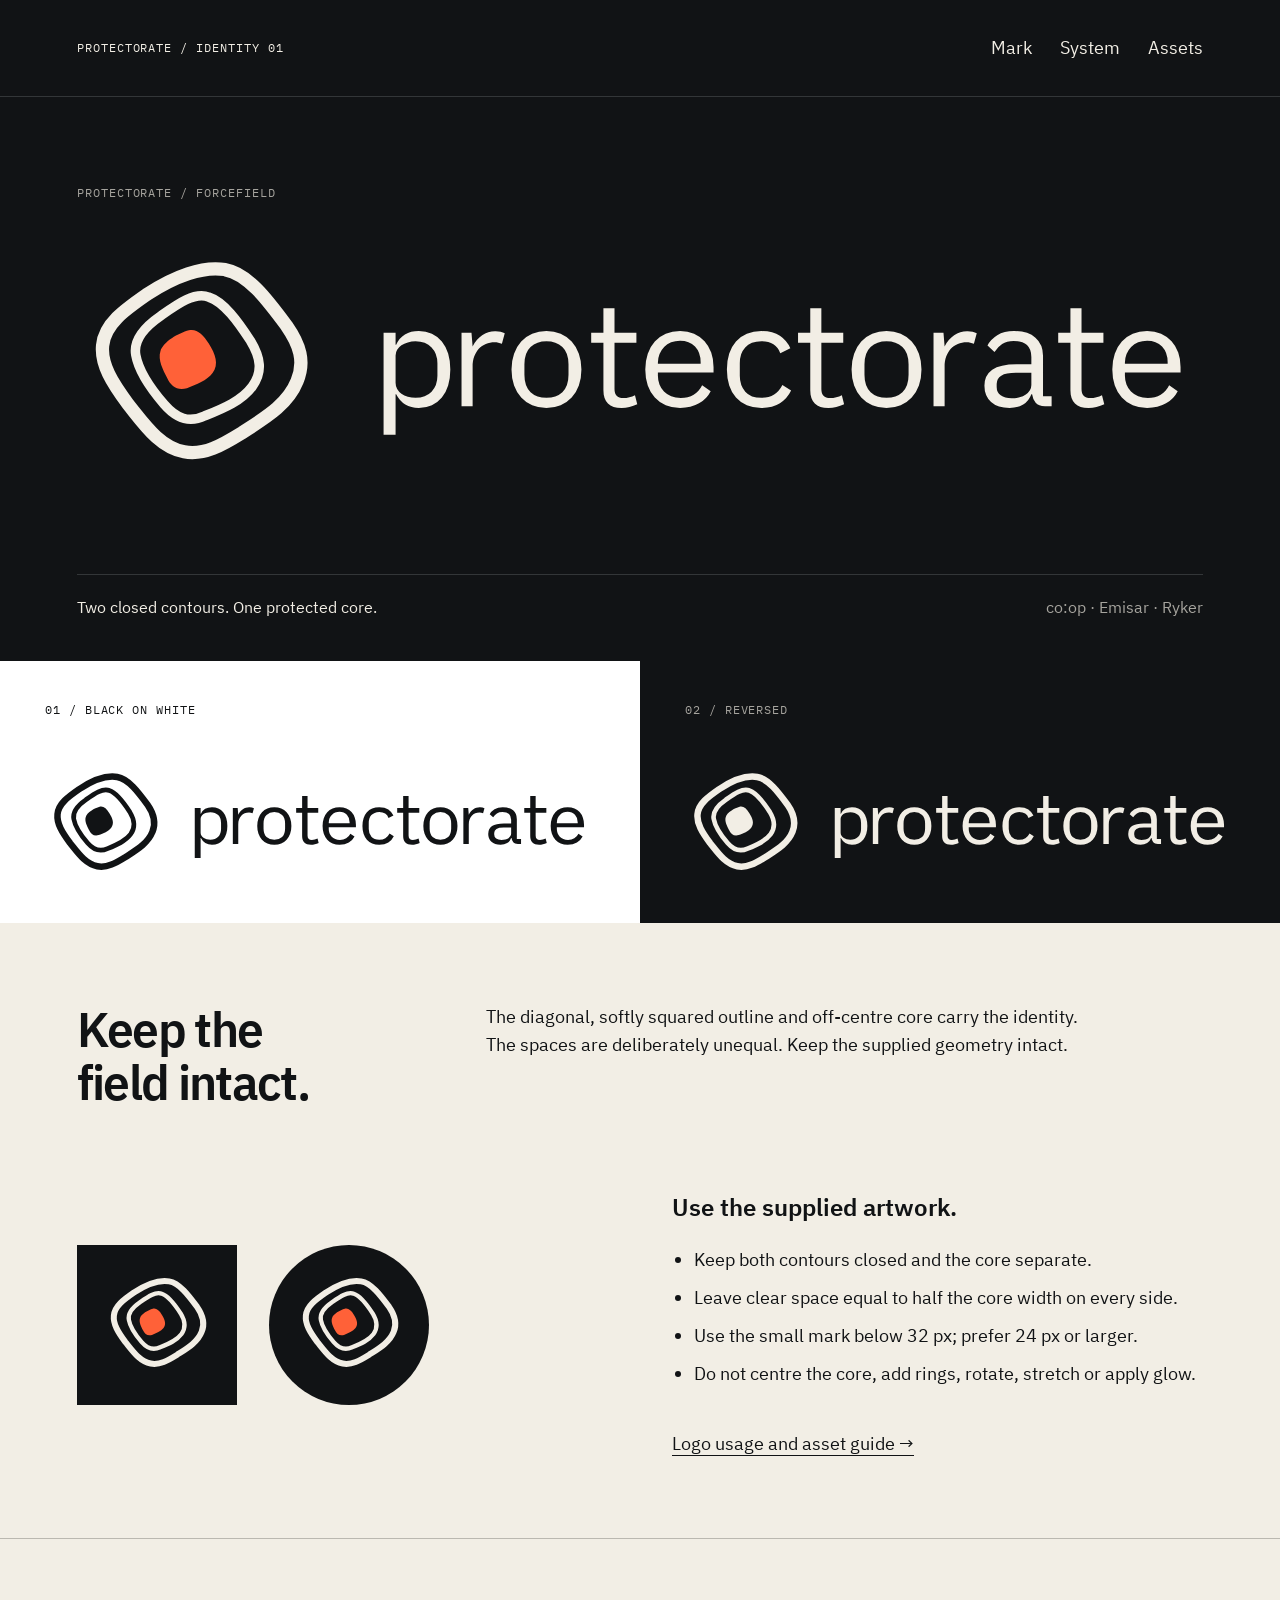
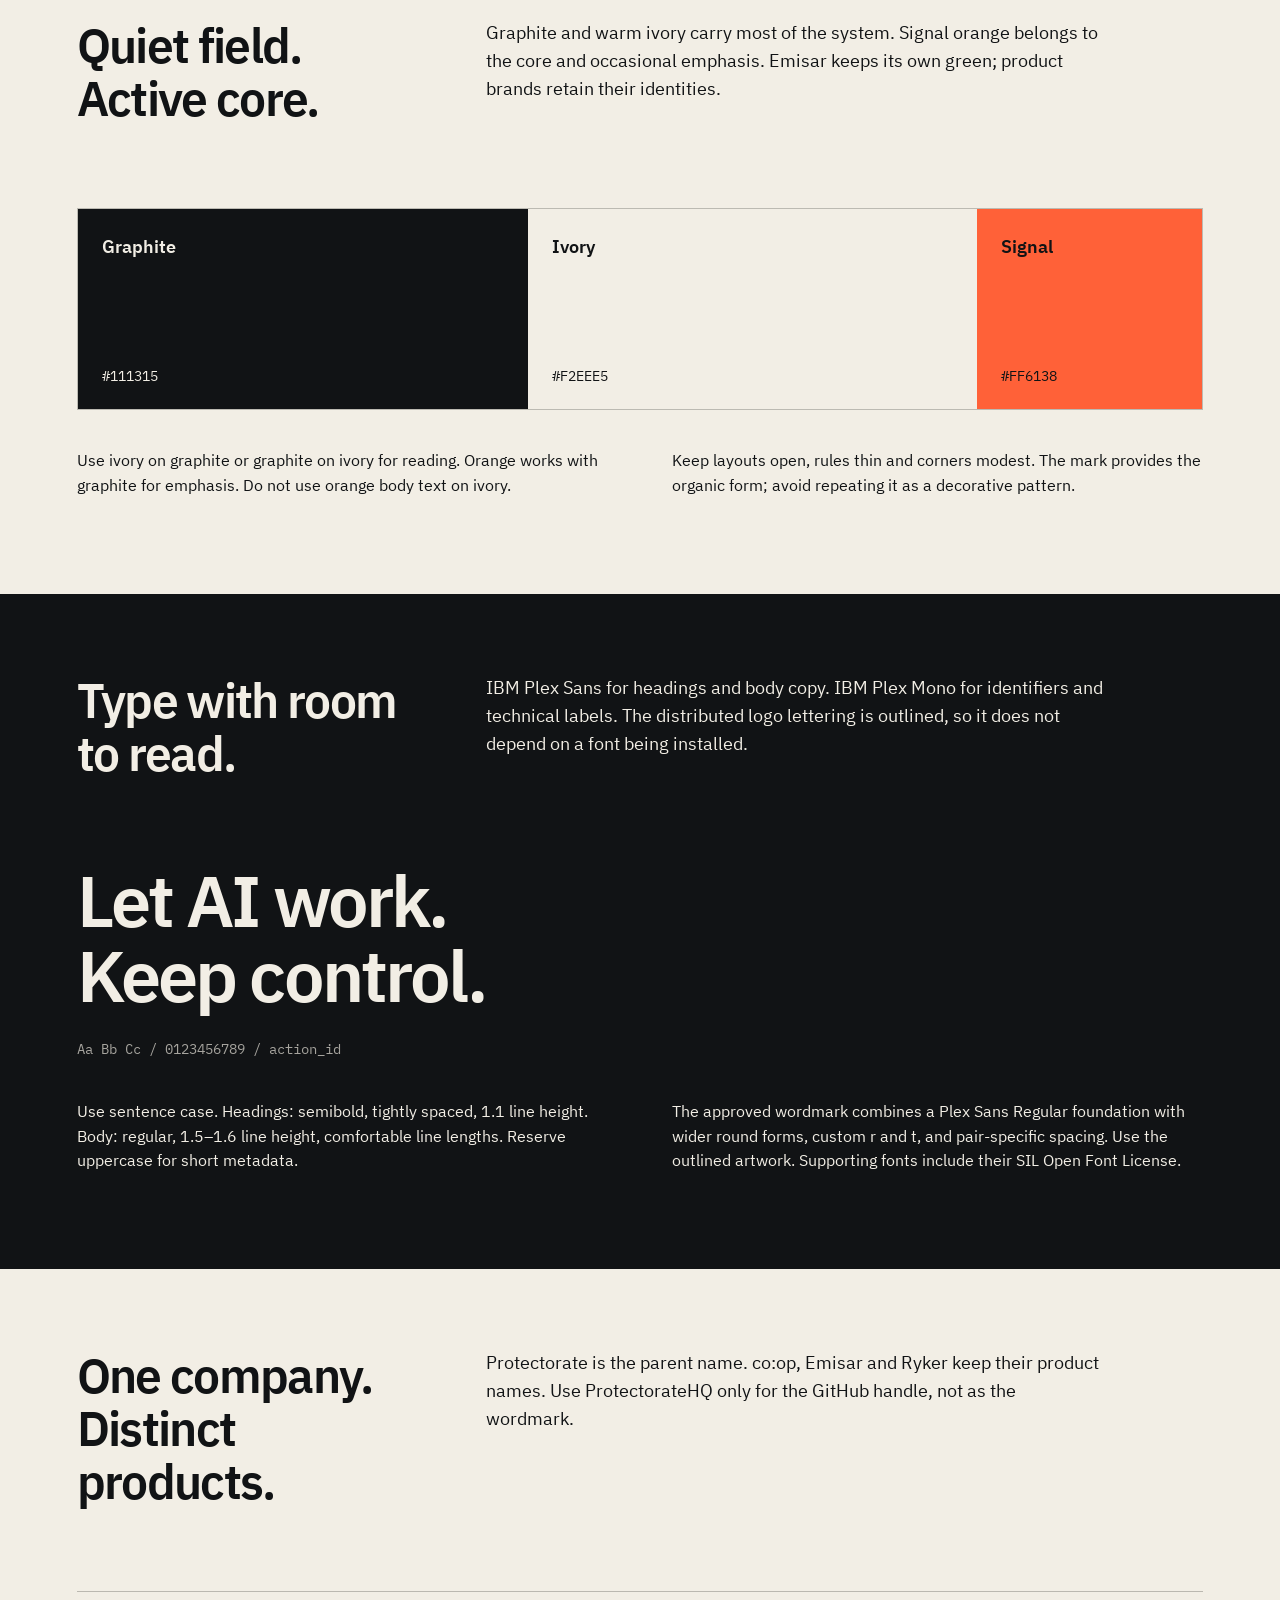
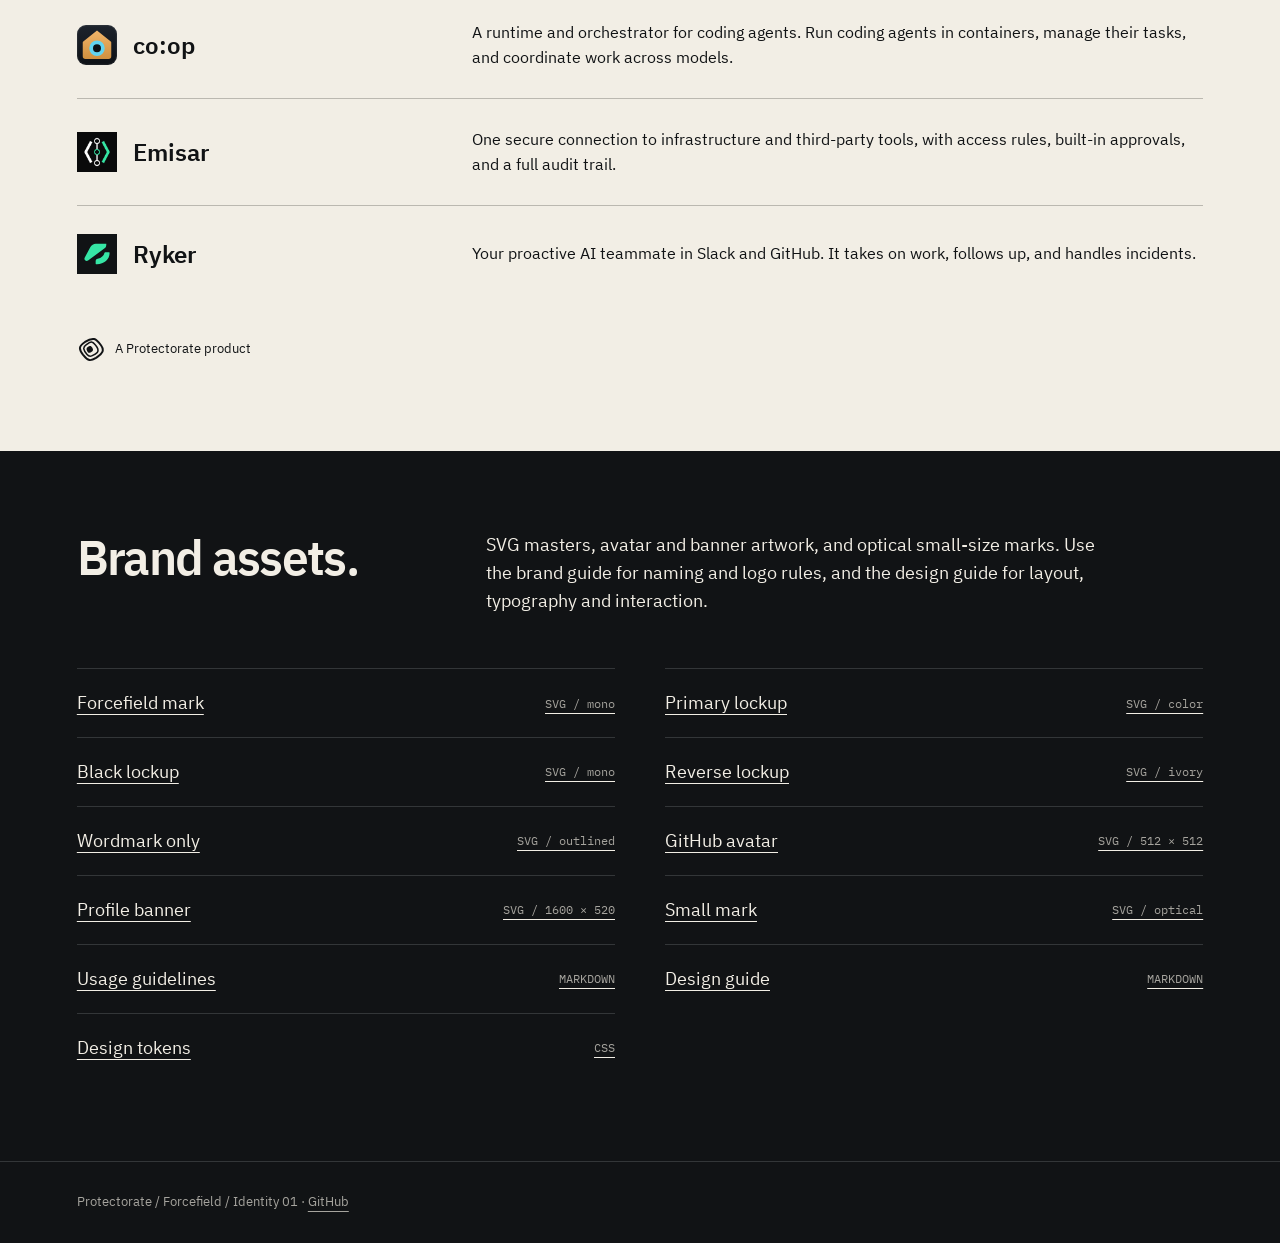
==== commit 27058ced: "Clarify the product suite and use co:op naming Coop-Task: 2026-09-07-clarify-how-the-suite-fits-toge" ====
--- a/brand/index.html
+++ b/brand/index.html
@@ -7,10 +7,10 @@
 @media(prefers-reduced-motion:reduce){html{scroll-behavior:auto}}
 </style></head><body>
 <header><span class="label">Protectorate / Identity 01</span><nav aria-label="Identity guide"><a href="#mark">Mark</a><a href="#system">System</a><a href="#assets">Assets</a></nav></header>
-<main><section class="hero" id="mark"><span class="label muted">Protectorate / Forcefield</span><h1 style="position:absolute;clip-path:inset(50%);width:1px;height:1px;overflow:hidden">Protectorate Forcefield identity</h1><img src="assets/lockup-color.svg" alt="Protectorate Forcefield primary logo"><div class="hero-foot"><p>Two closed contours. One protected core.</p><p class="muted">Coop · Emisar · Ryker</p></div></section>
+<main><section class="hero" id="mark"><span class="label muted">Protectorate / Forcefield</span><h1 style="position:absolute;clip-path:inset(50%);width:1px;height:1px;overflow:hidden">Protectorate Forcefield identity</h1><img src="assets/lockup-color.svg" alt="Protectorate Forcefield primary logo"><div class="hero-foot"><p>Two closed contours. One protected core.</p><p class="muted">co:op · Emisar · Ryker</p></div></section>
 <div class="variant-pair"><section class="variant white"><span class="label">01 / Black on white</span><img src="assets/lockup.svg" alt="Monochrome black logo"></section><section class="variant dark"><span class="label muted">02 / Reversed</span><img src="assets/lockup-reverse.svg" alt="Monochrome ivory logo"></section></div>
 <section class="content light"><div class="section-title"><h2>Keep the field intact.</h2><p>The diagonal, softly squared outline and off-centre core carry the identity. The spaces are deliberately unequal. Keep the supplied geometry intact.</p></div><div class="details"><div class="avatar-row"><img src="assets/avatar.svg" alt="Square avatar"><img class="circle" src="assets/avatar.svg" alt="Circular avatar crop"></div><div><h3>Use the supplied artwork.</h3><ul class="rule-list"><li>Keep both contours closed and the core separate.</li><li>Leave clear space equal to half the core width on every side.</li><li>Use the small mark below 32 px; prefer 24 px or larger.</li><li>Do not centre the core, add rings, rotate, stretch or apply glow.</li></ul><a class="proof-link" href="README.md">Logo usage and asset guide →</a></div></div></section>
 <section class="content light" id="system" style="border-top:1px solid #bbb8b0"><div class="section-title"><h2>Quiet field.<br>Active core.</h2><p>Graphite and warm ivory carry most of the system. Signal orange belongs to the core and occasional emphasis. Emisar keeps its own green; product brands retain their identities.</p></div><div class="swatches"><div class="swatch dark"><strong>Graphite</strong><span>#111315</span></div><div class="swatch light"><strong>Ivory</strong><span>#F2EEE5</span></div><div class="swatch signal"><strong>Signal</strong><span>#FF6138</span></div></div><div class="details"><p>Use ivory on graphite or graphite on ivory for reading. Orange works with graphite for emphasis. Do not use orange body text on ivory.</p><p>Keep layouts open, rules thin and corners modest. The mark provides the organic form; avoid repeating it as a decorative pattern.</p></div></section>
 <section class="content"><div class="section-title"><h2>Type with room<br>to read.</h2><p>IBM Plex Sans for headings and body copy. IBM Plex Mono for identifiers and technical labels. The distributed logo lettering is outlined, so it does not depend on a font being installed.</p></div><p class="type-spec">Let AI work.<br>Keep control.</p><p class="mono muted">Aa Bb Cc / 0123456789 / action_id</p><div class="details"><p>Use sentence case. Headings: semibold, tightly spaced, 1.1 line height. Body: regular, 1.5–1.6 line height, comfortable line lengths. Reserve uppercase for short metadata.</p><p>The approved wordmark combines a Plex Sans Regular foundation with wider round forms, custom r and t, and pair-specific spacing. Use the outlined artwork. Supporting fonts include their SIL Open Font License.</p></div></section>
-<section class="content light" id="products"><div class="section-title"><h2>One company.<br>Distinct products.</h2><p>Protectorate is the parent name. Coop, Emisar and Ryker keep their product names. Use ProtectorateHQ only for the GitHub handle, not as the wordmark.</p></div><div class="family-row"><h3><img src="../profile/assets/coop.svg" width="40" height="40" alt="">Coop</h3><p>A runtime and orchestrator for coding agents. Run coding agents in containers, manage their tasks, and coordinate work across models.</p></div><div class="family-row"><h3><img src="../profile/assets/emisar-avatar.png" width="40" height="40" alt="">Emisar</h3><p>One secure connection to infrastructure and third-party tools, with access rules, built-in approvals, and a full audit trail.</p></div><div class="family-row"><h3><img src="../profile/assets/ryker.svg" width="40" height="40" alt="">Ryker</h3><p>Your proactive AI teammate in Slack and GitHub. It takes on work, follows up, and handles incidents.</p></div><div class="endorsement"><img src="assets/mark-small.svg" alt=""><span>A Protectorate product</span></div></section>
+<section class="content light" id="products"><div class="section-title"><h2>One company.<br>Distinct products.</h2><p>Protectorate is the parent name. co:op, Emisar and Ryker keep their product names. Use ProtectorateHQ only for the GitHub handle, not as the wordmark.</p></div><div class="family-row"><h3><img src="../profile/assets/coop.svg" width="40" height="40" alt="">co:op</h3><p>A runtime and orchestrator for coding agents. Run coding agents in containers, manage their tasks, and coordinate work across models.</p></div><div class="family-row"><h3><img src="../profile/assets/emisar-avatar.png" width="40" height="40" alt="">Emisar</h3><p>One secure connection to infrastructure and third-party tools, with access rules, built-in approvals, and a full audit trail.</p></div><div class="family-row"><h3><img src="../profile/assets/ryker.svg" width="40" height="40" alt="">Ryker</h3><p>Your proactive AI teammate in Slack and GitHub. It takes on work, follows up, and handles incidents.</p></div><div class="endorsement"><img src="assets/mark-small.svg" alt=""><span>A Protectorate product</span></div></section>
 <section class="content" id="assets"><div class="section-title"><h2>Brand assets.</h2><p>SVG masters, avatar and banner artwork, and optical small-size marks. Use the brand guide for naming and logo rules, and the design guide for layout, typography and interaction.</p></div><div class="assets"><a href="assets/mark.svg" download>Forcefield mark <small>SVG / mono</small></a><a href="assets/lockup-color.svg" download>Primary lockup <small>SVG / color</small></a><a href="assets/lockup.svg" download>Black lockup <small>SVG / mono</small></a><a href="assets/lockup-reverse.svg" download>Reverse lockup <small>SVG / ivory</small></a><a href="assets/wordmark.svg" download>Wordmark only <small>SVG / outlined</small></a><a href="assets/avatar.svg" download>GitHub avatar <small>SVG / 512 × 512</small></a><a href="assets/banner.svg" download>Profile banner <small>SVG / 1600 × 520</small></a><a href="assets/mark-small.svg" download>Small mark <small>SVG / optical</small></a><a href="README.md">Usage guidelines <small>MARKDOWN</small></a><a href="DESIGN.md">Design guide <small>MARKDOWN</small></a><a href="tokens.css" download>Design tokens <small>CSS</small></a></div></section></main><footer>Protectorate / Forcefield / Identity 01 · <a href="https://github.com/ProtectorateHQ">GitHub</a></footer></body></html>
